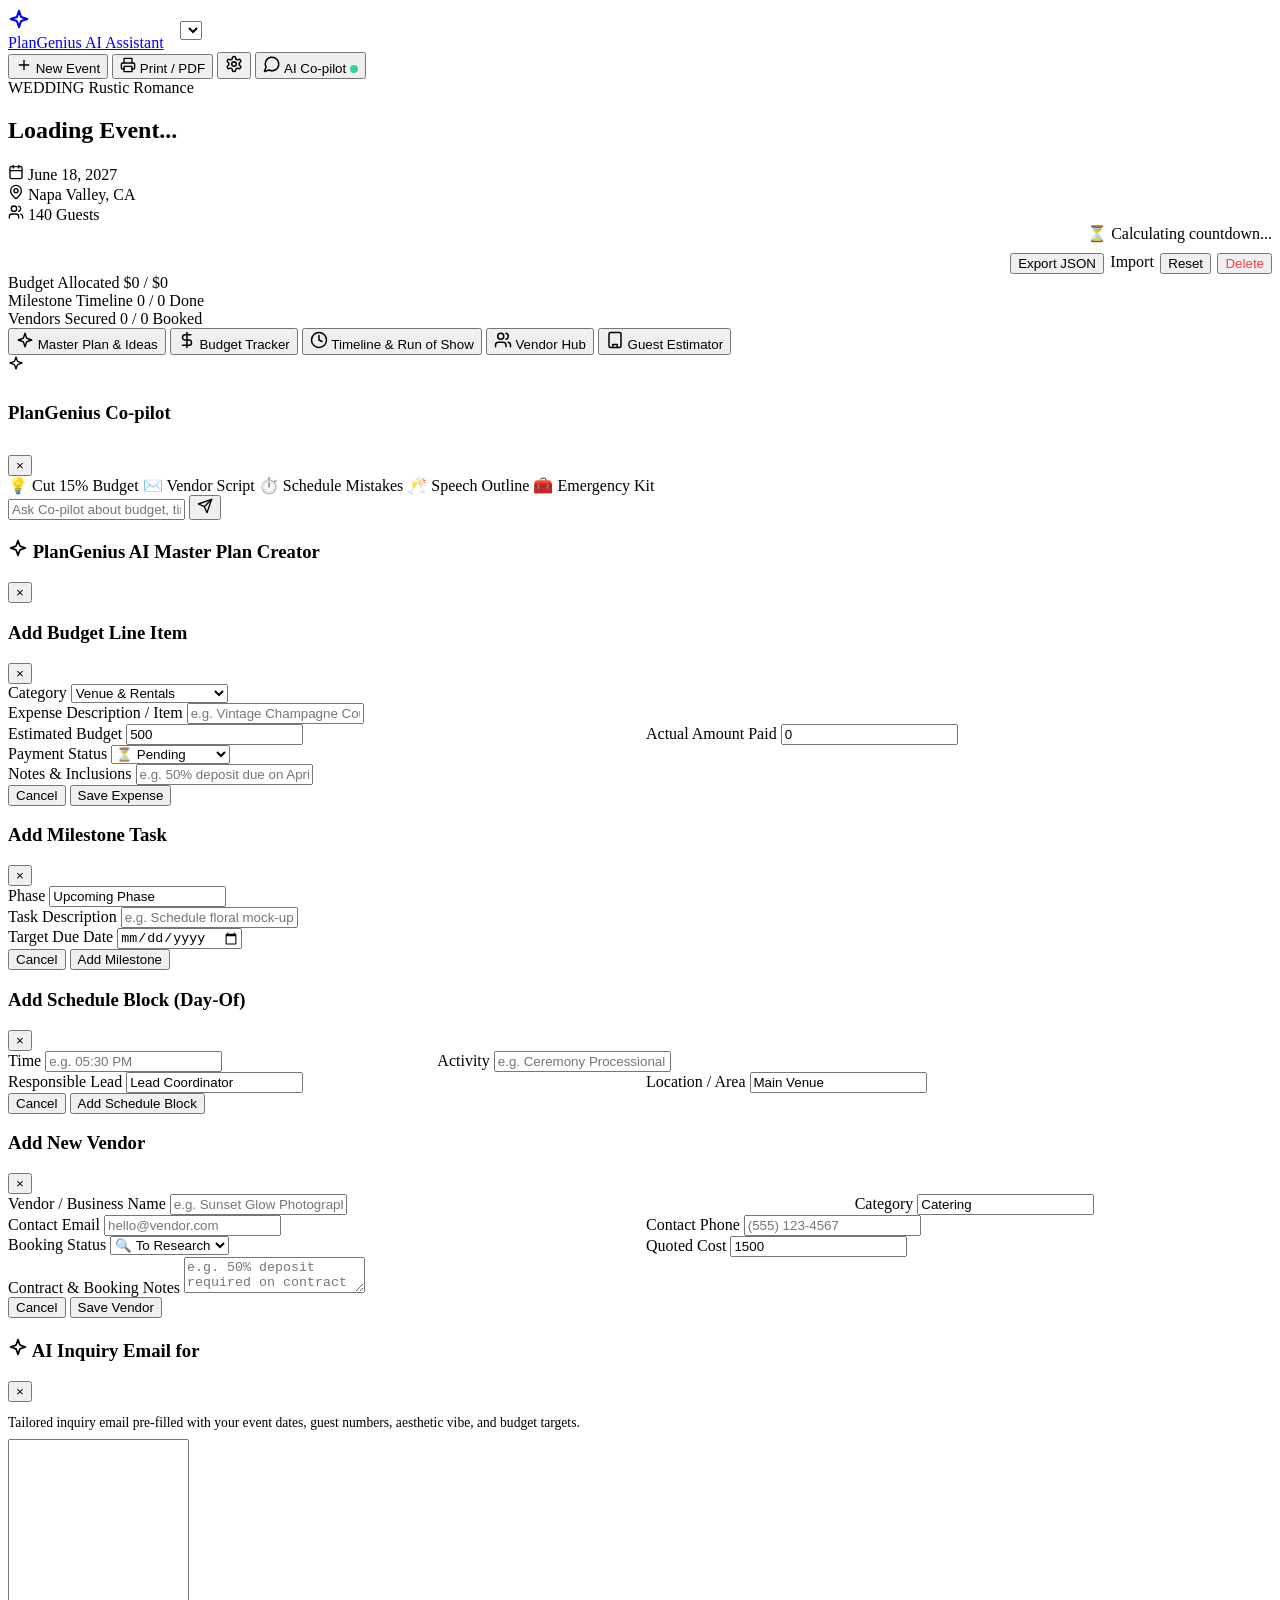
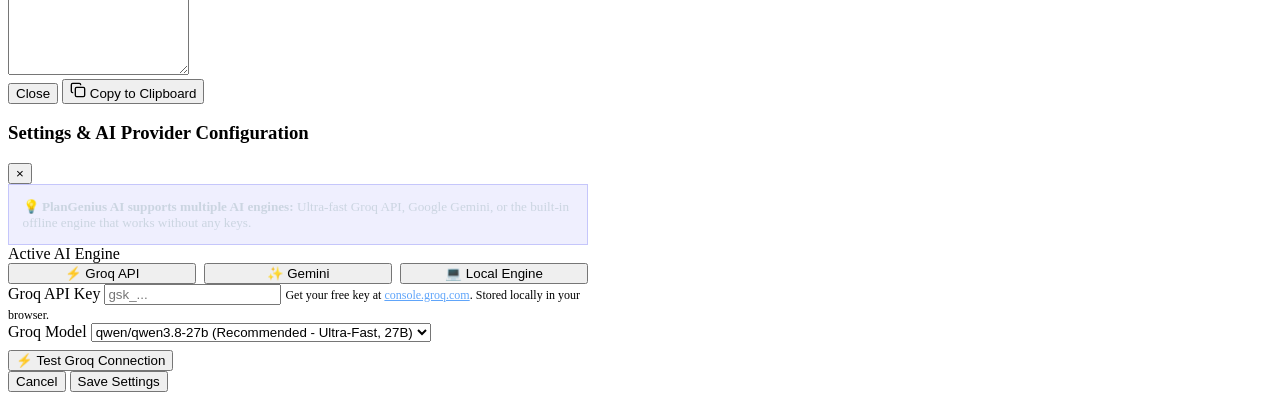
==== static/index.html @ 5276f518 "feat: Initial commit for PlanGenius AI event planning assistant" ====
<!DOCTYPE html>
<html lang="en">
<head>
  <meta charset="UTF-8">
  <meta name="viewport" content="width=device-width, initial-scale=1.0">
  <title>PlanGenius AI - GenAI Event Planning Assistant</title>
  <link rel="preconnect" href="https://fonts.googleapis.com">
  <link rel="preconnect" href="https://fonts.gstatic.com" crossorigin>
  <link href="https://fonts.googleapis.com/css2?family=Inter:wght@400;500;600;700;800&display=swap" rel="stylesheet">
  <link rel="stylesheet" href="/css/styles.css">
</head>
<body>

  <!-- Navigation Bar -->
  <header class="navbar">
    <div style="display: flex; align-items: center; gap: 1rem; flex-wrap: wrap;">
      <a href="/" class="brand">
        <div class="brand-icon">
          <svg width="22" height="22" viewBox="0 0 24 24" fill="none" stroke="currentColor" stroke-width="2.2" stroke-linecap="round" stroke-linejoin="round">
            <path d="m12 3-1.912 5.813a2 2 0 0 1-1.275 1.275L3 12l5.813 1.912a2 2 0 0 1 1.275 1.275L12 21l1.912-5.813a2 2 0 0 1 1.275-1.275L21 12l-5.813-1.912a2 2 0 0 1-1.275-1.275L12 3Z"/>
          </svg>
        </div>
        <div class="brand-text">
          <span>PlanGenius</span>
          <span class="brand-badge">AI Assistant</span>
        </div>
      </a>

      <!-- Event Picker Dropdown -->
      <select id="event-switcher" class="event-picker" title="Switch between planned events">
        <!-- Dynamically populated -->
      </select>
    </div>

    <!-- Top Action Buttons -->
    <div class="nav-actions">
      <button class="btn btn-sparkle" onclick="Wizard.open()">
        <svg width="16" height="16" viewBox="0 0 24 24" fill="none" stroke="currentColor" stroke-width="2" stroke-linecap="round" stroke-linejoin="round"><path d="M5 12h14"/><path d="M12 5v14"/></svg>
        New Event
      </button>

      <button class="btn btn-secondary" onclick="App.printEvent()" title="Print or save as PDF">
        <svg width="16" height="16" viewBox="0 0 24 24" fill="none" stroke="currentColor" stroke-width="2" stroke-linecap="round" stroke-linejoin="round"><polyline points="6 9 6 2 18 2 18 9"/><path d="M6 18H4a2 2 0 0 1-2-2v-5a2 2 0 0 1 2-2h16a2 2 0 0 1 2 2v5a2 2 0 0 1-2 2h-2"/><rect width="12" height="8" x="6" y="14"/></svg>
        Print / PDF
      </button>

      <button class="btn btn-secondary btn-icon-only" onclick="App.openSettings()" title="Configure Gemini API Key & Model">
        <svg width="18" height="18" viewBox="0 0 24 24" fill="none" stroke="currentColor" stroke-width="2" stroke-linecap="round" stroke-linejoin="round"><path d="M12.22 2h-.44a2 2 0 0 0-2 2v.18a2 2 0 0 1-1 1.73l-.43.25a2 2 0 0 1-2 0l-.15-.08a2 2 0 0 0-2.73.73l-.22.38a2 2 0 0 0 .73 2.73l.15.1a2 2 0 0 1 1 1.72v.51a2 2 0 0 1-1 1.74l-.15.09a2 2 0 0 0-.73 2.73l.22.38a2 2 0 0 0 2.73.73l.15-.08a2 2 0 0 1 2 0l.43.25a2 2 0 0 1 1 1.73V20a2 2 0 0 0 2 2h.44a2 2 0 0 0 2-2v-.18a2 2 0 0 1 1-1.73l.43-.25a2 2 0 0 1 2 0l.15.08a2 2 0 0 0 2.73-.73l.22-.39a2 2 0 0 0-.73-2.73l-.15-.08a2 2 0 0 1-1-1.74v-.5a2 2 0 0 1 1-1.74l.15-.09a2 2 0 0 0 .73-2.73l-.22-.38a2 2 0 0 0-2.73-.73l-.15.08a2 2 0 0 1-2 0l-.43-.25a2 2 0 0 1-1-1.73V4a2 2 0 0 0-2-2z"/><circle cx="12" cy="12" r="3"/></svg>
      </button>

      <button class="btn btn-primary" onclick="Copilot.toggle()" style="position: relative;">
        <svg width="18" height="18" viewBox="0 0 24 24" fill="none" stroke="currentColor" stroke-width="2" stroke-linecap="round" stroke-linejoin="round"><path d="M7.9 20A9 9 0 1 0 4 16.1L2 22Z"/></svg>
        AI Co-pilot
        <span style="width: 8px; height: 8px; background: #34D399; border-radius: 50%; display: inline-block;"></span>
      </button>
    </div>
  </header>

  <!-- Main Container -->
  <main class="main-content">
    
    <!-- Hero / Event Banner -->
    <section class="event-hero">
      <div class="event-hero-top">
        <div class="hero-title-group">
          <div class="event-badge-row">
            <span id="hero-type-badge" class="badge-type badge-wedding">WEDDING</span>
            <span id="hero-subtype-badge" class="badge-subtype">Rustic Romance</span>
            <div id="gemini-status-indicator" style="font-size: 0.75rem; margin-left: 0.5rem;"></div>
          </div>
          <h1 id="hero-title" class="event-title">Loading Event...</h1>
          <div class="event-meta-info">
            <div class="meta-item">
              <svg width="16" height="16" viewBox="0 0 24 24" fill="none" stroke="currentColor" stroke-width="2" stroke-linecap="round" stroke-linejoin="round"><rect width="18" height="18" x="3" y="4" rx="2" ry="2"/><line x1="16" x2="16" y1="2" y2="6"/><line x1="8" x2="8" y1="2" y2="6"/><line x1="3" x2="21" y1="10" y2="10"/></svg>
              <span id="hero-date">June 18, 2027</span>
            </div>
            <div class="meta-item">
              <svg width="16" height="16" viewBox="0 0 24 24" fill="none" stroke="currentColor" stroke-width="2" stroke-linecap="round" stroke-linejoin="round"><path d="M20 10c0 6-8 12-8 12s-8-6-8-12a8 8 0 0 1 16 0Z"/><circle cx="12" cy="10" r="3"/></svg>
              <span id="hero-location">Napa Valley, CA</span>
            </div>
            <div class="meta-item">
              <svg width="16" height="16" viewBox="0 0 24 24" fill="none" stroke="currentColor" stroke-width="2" stroke-linecap="round" stroke-linejoin="round"><path d="M16 21v-2a4 4 0 0 0-4-4H6a4 4 0 0 0-4 4v2"/><circle cx="9" cy="7" r="4"/><path d="M22 21v-2a4 4 0 0 0-3-3.87"/><path d="M16 3.13a4 4 0 0 1 0 7.75"/></svg>
              <span id="hero-guests">140 Guests</span>
            </div>
          </div>
        </div>

        <!-- Right Side: Countdown and Options -->
        <div style="display: flex; flex-direction: column; align-items: flex-end; gap: 0.65rem;">
          <div id="hero-countdown" class="countdown-chip">
            ⏳ Calculating countdown...
          </div>
          <div style="display: flex; gap: 0.4rem;">
            <button class="btn btn-secondary btn-sm" onclick="App.exportJson()" title="Backup event as JSON">Export JSON</button>
            <label class="btn btn-secondary btn-sm" style="cursor: pointer;" title="Import event JSON">
              Import
              <input type="file" accept=".json" style="display: none;" onchange="App.importJson(event)">
            </label>
            <button class="btn btn-secondary btn-sm" onclick="App.resetSamples()" title="Restore default sample events">Reset</button>
            <button class="btn btn-secondary btn-sm" style="color: #EF4444;" onclick="App.deleteCurrentEvent()" title="Delete this event">Delete</button>
          </div>
        </div>
      </div>

      <!-- Quick KPI Progress Row -->
      <div class="kpi-grid">
        <div class="kpi-card">
          <span class="kpi-label">Budget Allocated</span>
          <span id="kpi-budget-value" class="kpi-value">$0 / $0</span>
          <div class="progress-bar-container">
            <div id="kpi-budget-progress" class="progress-bar-fill fill-primary" style="width: 0%;"></div>
          </div>
        </div>

        <div class="kpi-card">
          <span class="kpi-label">Milestone Timeline</span>
          <span id="kpi-milestones-value" class="kpi-value">0 / 0 Done</span>
          <div class="progress-bar-container">
            <div id="kpi-milestones-progress" class="progress-bar-fill fill-green" style="width: 0%;"></div>
          </div>
        </div>

        <div class="kpi-card">
          <span class="kpi-label">Vendors Secured</span>
          <span id="kpi-vendors-value" class="kpi-value">0 / 0 Booked</span>
          <div class="progress-bar-container">
            <div id="kpi-vendors-progress" class="progress-bar-fill fill-amber" style="width: 0%;"></div>
          </div>
        </div>
      </div>
    </section>

    <!-- Navigation Tabs -->
    <nav class="tabs-header">
      <button class="tab-btn active" data-tab="ideas">
        <svg width="18" height="18" viewBox="0 0 24 24" fill="none" stroke="currentColor" stroke-width="2" stroke-linecap="round" stroke-linejoin="round"><path d="m12 3-1.912 5.813a2 2 0 0 1-1.275 1.275L3 12l5.813 1.912a2 2 0 0 1 1.275 1.275L12 21l1.912-5.813a2 2 0 0 1 1.275-1.275L21 12l-5.813-1.912a2 2 0 0 1-1.275-1.275L12 3Z"/></svg>
        Master Plan & Ideas
      </button>
      <button class="tab-btn" data-tab="budget">
        <svg width="18" height="18" viewBox="0 0 24 24" fill="none" stroke="currentColor" stroke-width="2" stroke-linecap="round" stroke-linejoin="round"><line x1="12" x2="12" y1="2" y2="22"/><path d="M17 5H9.5a3.5 3.5 0 0 0 0 7h5a3.5 3.5 0 0 1 0 7H6"/></svg>
        Budget Tracker
      </button>
      <button class="tab-btn" data-tab="timeline">
        <svg width="18" height="18" viewBox="0 0 24 24" fill="none" stroke="currentColor" stroke-width="2" stroke-linecap="round" stroke-linejoin="round"><circle cx="12" cy="12" r="10"/><polyline points="12 6 12 12 16 14"/></svg>
        Timeline & Run of Show
      </button>
      <button class="tab-btn" data-tab="vendors">
        <svg width="18" height="18" viewBox="0 0 24 24" fill="none" stroke="currentColor" stroke-width="2" stroke-linecap="round" stroke-linejoin="round"><path d="M16 21v-2a4 4 0 0 0-4-4H6a4 4 0 0 0-4 4v2"/><circle cx="9" cy="7" r="4"/><path d="M22 21v-2a4 4 0 0 0-3-3.87"/><path d="M16 3.13a4 4 0 0 1 0 7.75"/></svg>
        Vendor Hub
      </button>
      <button class="tab-btn" data-tab="guests">
        <svg width="18" height="18" viewBox="0 0 24 24" fill="none" stroke="currentColor" stroke-width="2" stroke-linecap="round" stroke-linejoin="round"><rect width="16" height="20" x="4" y="2" rx="2" ry="2"/><path d="M9 22v-4h6v4"/></svg>
        Guest Estimator
      </button>
    </nav>

    <!-- Tab Panels Container -->
    <div id="tab-ideas" class="tab-panel active"></div>
    <div id="tab-budget" class="tab-panel"></div>
    <div id="tab-timeline" class="tab-panel"></div>
    <div id="tab-vendors" class="tab-panel"></div>
    <div id="tab-guests" class="tab-panel"></div>

  </main>

  <!-- Slide-over AI Co-pilot Drawer -->
  <aside id="copilot-drawer" class="copilot-drawer">
    <div class="copilot-header">
      <div class="copilot-title-group">
        <div class="brand-icon" style="width: 28px; height: 28px;">
          <svg width="16" height="16" viewBox="0 0 24 24" fill="none" stroke="currentColor" stroke-width="2" stroke-linecap="round" stroke-linejoin="round"><path d="m12 3-1.912 5.813a2 2 0 0 1-1.275 1.275L3 12l5.813 1.912a2 2 0 0 1 1.275 1.275L12 21l1.912-5.813a2 2 0 0 1 1.275-1.275L21 12l-5.813-1.912a2 2 0 0 1-1.275-1.275L12 3Z"/></svg>
        </div>
        <div>
          <h3 class="copilot-title">PlanGenius Co-pilot</h3>
          <p id="copilot-event-name" style="font-size: 0.75rem; color: var(--text-muted); white-space: nowrap; overflow: hidden; text-overflow: ellipsis; max-width: 240px;"></p>
        </div>
      </div>
      <button class="modal-close" onclick="Copilot.close()" title="Close Co-pilot">&times;</button>
    </div>

    <!-- Chat Messages Stream -->
    <div id="copilot-messages" class="copilot-chat-body">
      <!-- Dynamically rendered -->
    </div>

    <!-- Suggested Quick Prompts -->
    <div class="chat-quick-actions">
      <span class="prompt-pill" onclick="Copilot.sendQuickPrompt('How can I cut 15% from my budget without hurting the experience?')">💡 Cut 15% Budget</span>
      <span class="prompt-pill" onclick="Copilot.sendQuickPrompt('Draft a negotiation inquiry email to a venue photographer')">✉️ Vendor Script</span>
      <span class="prompt-pill" onclick="Copilot.sendQuickPrompt('What are common mistakes on day-of event schedules?')">⏱️ Schedule Mistakes</span>
      <span class="prompt-pill" onclick="Copilot.sendQuickPrompt('Give me a 3-minute toast / speech outline')">🥂 Speech Outline</span>
      <span class="prompt-pill" onclick="Copilot.sendQuickPrompt('Give me a day-of emergency kit packing checklist')">🧰 Emergency Kit</span>
    </div>

    <!-- Chat Input Bar -->
    <div class="copilot-input-bar">
      <input type="text" id="copilot-input" class="copilot-input" placeholder="Ask Co-pilot about budget, timeline, vendors...">
      <button class="btn btn-primary btn-sm btn-icon-only" onclick="Copilot.sendMessage()">
        <svg width="16" height="16" viewBox="0 0 24 24" fill="none" stroke="currentColor" stroke-width="2" stroke-linecap="round" stroke-linejoin="round"><path d="m22 2-7 20-4-9-9-4Z"/><path d="M22 2 11 13"/></svg>
      </button>
    </div>
  </aside>

  <!-- ================= MODALS ================= -->

  <!-- 1. Event Wizard Modal -->
  <div id="modal-wizard" class="modal-overlay">
    <div class="modal-box" style="max-width: 650px;">
      <div class="modal-header">
        <h3 class="modal-title">
          <svg width="20" height="20" viewBox="0 0 24 24" fill="none" stroke="currentColor" stroke-width="2" stroke-linecap="round" stroke-linejoin="round"><path d="m12 3-1.912 5.813a2 2 0 0 1-1.275 1.275L3 12l5.813 1.912a2 2 0 0 1 1.275 1.275L12 21l1.912-5.813a2 2 0 0 1 1.275-1.275L21 12l-5.813-1.912a2 2 0 0 1-1.275-1.275L12 3Z"/></svg>
          PlanGenius AI Master Plan Creator
        </h3>
        <button class="modal-close" onclick="Wizard.close()">&times;</button>
      </div>
      <div id="wizard-body" class="modal-body">
        <!-- Rendered by wizard.js -->
      </div>
      <div id="wizard-footer" class="modal-footer">
        <!-- Rendered by wizard.js -->
      </div>
    </div>
  </div>

  <!-- 2. Add / Edit Expense Modal -->
  <div id="modal-expense" class="modal-overlay">
    <div class="modal-box">
      <div class="modal-header">
        <h3 id="modal-expense-title" class="modal-title">Add Budget Line Item</h3>
        <button class="modal-close" onclick="BudgetComponent.closeModal()">&times;</button>
      </div>
      <div class="modal-body">
        <form id="expense-form" onsubmit="event.preventDefault(); BudgetComponent.saveExpenseFromModal();">
          <input type="hidden" id="expense-id">
          <div class="form-group">
            <label class="form-label">Category</label>
            <select id="expense-category" class="form-control">
              <option value="Venue & Rentals">Venue & Rentals</option>
              <option value="Catering & Bar">Catering & Bar</option>
              <option value="Photography & Video">Photography & Video</option>
              <option value="Flowers & Decor">Flowers & Decor</option>
              <option value="Music & Entertainment">Music & Entertainment</option>
              <option value="Attire & Beauty">Attire & Beauty</option>
              <option value="Stationery & Favors">Stationery & Favors</option>
              <option value="Permits & Safety">Permits & Safety</option>
              <option value="Marketing & Signage">Marketing & Signage</option>
              <option value="Contingency">Contingency</option>
            </select>
          </div>
          <div class="form-group">
            <label class="form-label">Expense Description / Item</label>
            <input type="text" id="expense-name" class="form-control" placeholder="e.g. Vintage Champagne Coupe Glasses Rental" required>
          </div>
          <div style="display: grid; grid-template-columns: 1fr 1fr; gap: 0.75rem;">
            <div class="form-group">
              <label class="form-label">Estimated Budget</label>
              <input type="number" id="expense-estimated" class="form-control" min="0" step="10" value="500">
            </div>
            <div class="form-group">
              <label class="form-label">Actual Amount Paid</label>
              <input type="number" id="expense-actual" class="form-control" min="0" step="10" value="0">
            </div>
          </div>
          <div class="form-group">
            <label class="form-label">Payment Status</label>
            <select id="expense-status" class="form-control">
              <option value="pending">⏳ Pending</option>
              <option value="deposit_paid">💳 Deposit Paid</option>
              <option value="paid">✅ Paid in Full</option>
            </select>
          </div>
          <div class="form-group">
            <label class="form-label">Notes & Inclusions</label>
            <input type="text" id="expense-notes" class="form-control" placeholder="e.g. 50% deposit due on April 1st">
          </div>
        </form>
      </div>
      <div class="modal-footer">
        <button type="button" class="btn btn-secondary" onclick="BudgetComponent.closeModal()">Cancel</button>
        <button type="button" class="btn btn-primary" onclick="BudgetComponent.saveExpenseFromModal()">Save Expense</button>
      </div>
    </div>
  </div>

  <!-- 3. Add Milestone Modal -->
  <div id="modal-milestone" class="modal-overlay">
    <div class="modal-box">
      <div class="modal-header">
        <h3 class="modal-title">Add Milestone Task</h3>
        <button class="modal-close" onclick="TimelineComponent.closeMilestoneModal()">&times;</button>
      </div>
      <div class="modal-body">
        <form id="milestone-form" onsubmit="event.preventDefault(); TimelineComponent.saveMilestoneFromModal();">
          <div class="form-group">
            <label class="form-label">Phase</label>
            <input type="text" id="milestone-phase" class="form-control" placeholder="e.g. 3 Months Out" value="Upcoming Phase">
          </div>
          <div class="form-group">
            <label class="form-label">Task Description</label>
            <input type="text" id="milestone-task" class="form-control" placeholder="e.g. Schedule floral mock-up and send invitations" required>
          </div>
          <div class="form-group">
            <label class="form-label">Target Due Date</label>
            <input type="date" id="milestone-date" class="form-control">
          </div>
        </form>
      </div>
      <div class="modal-footer">
        <button type="button" class="btn btn-secondary" onclick="TimelineComponent.closeMilestoneModal()">Cancel</button>
        <button type="button" class="btn btn-primary" onclick="TimelineComponent.saveMilestoneFromModal()">Add Milestone</button>
      </div>
    </div>
  </div>

  <!-- 4. Add Day-Of Run of Show Schedule Modal -->
  <div id="modal-runofshow" class="modal-overlay">
    <div class="modal-box">
      <div class="modal-header">
        <h3 class="modal-title">Add Schedule Block (Day-Of)</h3>
        <button class="modal-close" onclick="TimelineComponent.closeRunOfShowModal()">&times;</button>
      </div>
      <div class="modal-body">
        <form id="runofshow-form" onsubmit="event.preventDefault(); TimelineComponent.saveRunOfShowFromModal();">
          <div style="display: grid; grid-template-columns: 1fr 2fr; gap: 0.75rem;">
            <div class="form-group">
              <label class="form-label">Time</label>
              <input type="text" id="ros-time" class="form-control" placeholder="e.g. 05:30 PM" required>
            </div>
            <div class="form-group">
              <label class="form-label">Activity</label>
              <input type="text" id="ros-activity" class="form-control" placeholder="e.g. Ceremony Processional & Vows" required>
            </div>
          </div>
          <div style="display: grid; grid-template-columns: 1fr 1fr; gap: 0.75rem;">
            <div class="form-group">
              <label class="form-label">Responsible Lead</label>
              <input type="text" id="ros-responsible" class="form-control" placeholder="e.g. Officiant & Coordinator" value="Lead Coordinator">
            </div>
            <div class="form-group">
              <label class="form-label">Location / Area</label>
              <input type="text" id="ros-location" class="form-control" placeholder="e.g. Main Terrace Lawn" value="Main Venue">
            </div>
          </div>
        </form>
      </div>
      <div class="modal-footer">
        <button type="button" class="btn btn-secondary" onclick="TimelineComponent.closeRunOfShowModal()">Cancel</button>
        <button type="button" class="btn btn-primary" onclick="TimelineComponent.saveRunOfShowFromModal()">Add Schedule Block</button>
      </div>
    </div>
  </div>

  <!-- 5. Add / Edit Vendor Modal -->
  <div id="modal-vendor" class="modal-overlay">
    <div class="modal-box">
      <div class="modal-header">
        <h3 id="modal-vendor-title" class="modal-title">Add New Vendor</h3>
        <button class="modal-close" onclick="VendorsComponent.closeModal()">&times;</button>
      </div>
      <div class="modal-body">
        <form id="vendor-form" onsubmit="event.preventDefault(); VendorsComponent.saveVendorFromModal();">
          <input type="hidden" id="vendor-id">
          <div style="display: grid; grid-template-columns: 2fr 1fr; gap: 0.75rem;">
            <div class="form-group">
              <label class="form-label">Vendor / Business Name</label>
              <input type="text" id="vendor-name" class="form-control" placeholder="e.g. Sunset Glow Photography" required>
            </div>
            <div class="form-group">
              <label class="form-label">Category</label>
              <input type="text" id="vendor-category" class="form-control" placeholder="e.g. Photography" value="Catering">
            </div>
          </div>
          <div style="display: grid; grid-template-columns: 1fr 1fr; gap: 0.75rem;">
            <div class="form-group">
              <label class="form-label">Contact Email</label>
              <input type="email" id="vendor-contact" class="form-control" placeholder="hello@vendor.com">
            </div>
            <div class="form-group">
              <label class="form-label">Contact Phone</label>
              <input type="text" id="vendor-phone" class="form-control" placeholder="(555) 123-4567">
            </div>
          </div>
          <div style="display: grid; grid-template-columns: 1fr 1fr; gap: 0.75rem;">
            <div class="form-group">
              <label class="form-label">Booking Status</label>
              <select id="vendor-status" class="form-control">
                <option value="to_research">🔍 To Research</option>
                <option value="contacted">💬 Contacted</option>
                <option value="quoted">📄 Quoted</option>
                <option value="booked">🤝 Booked</option>
                <option value="deposit_paid">💳 Deposit Paid</option>
                <option value="completed">✅ Completed</option>
              </select>
            </div>
            <div class="form-group">
              <label class="form-label">Quoted Cost</label>
              <input type="number" id="vendor-quoted" class="form-control" min="0" step="50" value="1500">
            </div>
          </div>
          <div class="form-group">
            <label class="form-label">Contract & Booking Notes</label>
            <textarea id="vendor-notes" class="form-control" placeholder="e.g. 50% deposit required on contract signing, 8 hours coverage"></textarea>
          </div>
        </form>
      </div>
      <div class="modal-footer">
        <button type="button" class="btn btn-secondary" onclick="VendorsComponent.closeModal()">Cancel</button>
        <button type="button" class="btn btn-primary" onclick="VendorsComponent.saveVendorFromModal()">Save Vendor</button>
      </div>
    </div>
  </div>

  <!-- 6. AI Vendor Inquiry Email Modal -->
  <div id="modal-vendor-email" class="modal-overlay">
    <div class="modal-box" style="max-width: 650px;">
      <div class="modal-header">
        <h3 class="modal-title">
          <svg width="20" height="20" viewBox="0 0 24 24" fill="none" stroke="currentColor" stroke-width="2" stroke-linecap="round" stroke-linejoin="round"><path d="m12 3-1.912 5.813a2 2 0 0 1-1.275 1.275L3 12l5.813 1.912a2 2 0 0 1 1.275 1.275L12 21l1.912-5.813a2 2 0 0 1 1.275-1.275L21 12l-5.813-1.912a2 2 0 0 1-1.275-1.275L12 3Z"/></svg>
          AI Inquiry Email for <span id="email-modal-vendor-name" style="color: #A5B4FC; margin-left: 0.3rem;"></span>
        </h3>
        <button class="modal-close" onclick="VendorsComponent.closeEmailModal()">&times;</button>
      </div>
      <div class="modal-body">
        <p style="font-size: 0.85rem; color: var(--text-muted); margin-bottom: 0.5rem;">
          Tailored inquiry email pre-filled with your event dates, guest numbers, aesthetic vibe, and budget targets.
        </p>
        <textarea id="email-modal-textarea" class="form-control" rows="12" style="font-family: monospace; font-size: 0.825rem; line-height: 1.45;"></textarea>
      </div>
      <div class="modal-footer">
        <button type="button" class="btn btn-secondary" onclick="VendorsComponent.closeEmailModal()">Close</button>
        <button type="button" class="btn btn-sparkle" onclick="VendorsComponent.copyEmailDraft()">
          <svg width="16" height="16" viewBox="0 0 24 24" fill="none" stroke="currentColor" stroke-width="2" stroke-linecap="round" stroke-linejoin="round"><rect width="14" height="14" x="8" y="8" rx="2" ry="2"/><path d="M4 16c-1.1 0-2-.9-2-2V4c0-1.1.9-2 2-2h10c1.1 0 2 .9 2 2"/></svg>
          Copy to Clipboard
        </button>
      </div>
    </div>
  </div>

  <!-- 7. Settings Modal -->
  <div id="modal-settings" class="modal-overlay">
    <div class="modal-box" style="max-width: 580px;">
      <div class="modal-header">
        <h3 class="modal-title">Settings & AI Provider Configuration</h3>
        <button class="modal-close" onclick="App.closeSettings()">&times;</button>
      </div>
      <div class="modal-body">
        <div style="background: rgba(99, 102, 241, 0.1); border: 1px solid rgba(99, 102, 241, 0.3); border-radius: var(--radius-md); padding: 0.85rem; font-size: 0.825rem; color: #CBD5E1;">
          💡 <strong>PlanGenius AI supports multiple AI engines:</strong> Ultra-fast Groq API, Google Gemini, or the built-in offline engine that works without any keys.
        </div>

        <!-- AI Provider Selection -->
        <div class="form-group">
          <label class="form-label">Active AI Engine</label>
          <div style="display: grid; grid-template-columns: repeat(3, 1fr); gap: 0.5rem;">
            <button type="button" id="provider-btn-groq" class="btn btn-secondary active" onclick="App.selectProviderTab('groq')">
              ⚡ Groq API
            </button>
            <button type="button" id="provider-btn-gemini" class="btn btn-secondary" onclick="App.selectProviderTab('gemini')">
              ✨ Gemini
            </button>
            <button type="button" id="provider-btn-local" class="btn btn-secondary" onclick="App.selectProviderTab('local')">
              💻 Local Engine
            </button>
          </div>
        </div>

        <!-- Groq Configuration Panel -->
        <div id="panel-groq-settings">
          <div class="form-group">
            <label class="form-label">Groq API Key</label>
            <input type="password" id="settings-groq-key" class="form-control" placeholder="gsk_...">
            <small style="color: var(--text-muted); font-size: 0.75rem;">Get your free key at <a href="https://console.groq.com/keys" target="_blank" rel="noopener" style="color: #60A5FA;">console.groq.com</a>. Stored locally in your browser.</small>
          </div>

          <div class="form-group">
            <label class="form-label">Groq Model</label>
            <select id="settings-groq-model" class="form-control">
              <option value="qwen/qwen3.8-27b" selected>qwen/qwen3.8-27b (Recommended - Ultra-Fast, 27B)</option>
              <option value="openai/gpt-oss-120b">openai/gpt-oss-120b (120B Flagship)</option>
              <option value="openai/gpt-oss-20b">openai/gpt-oss-20b (20B Fast)</option>
              <option value="llama-3.3-70b-versatile">llama-3.3-70b-versatile</option>
              <option value="llama-3.1-8b-instant">llama-3.1-8b-instant</option>
            </select>
          </div>

          <div style="margin-top: 0.5rem;">
            <button type="button" id="btn-test-groq-key" class="btn btn-secondary btn-sm" onclick="App.testGroqKey()">
              ⚡ Test Groq Connection
            </button>
          </div>
        </div>

        <!-- Gemini Configuration Panel -->
        <div id="panel-gemini-settings" style="display: none;">
          <div class="form-group">
            <label class="form-label">Google Gemini API Key</label>
            <input type="password" id="settings-api-key" class="form-control" placeholder="AIzaSy...">
            <small style="color: var(--text-muted); font-size: 0.75rem;">Get key from Google AI Studio. Stored locally in your browser.</small>
          </div>

          <div class="form-group">
            <label class="form-label">Gemini Model</label>
            <select id="settings-model" class="form-control">
              <option value="gemini-2.5-flash">Gemini 2.5 Flash (Fast, Recommended)</option>
              <option value="gemini-1.5-flash">Gemini 1.5 Flash</option>
              <option value="gemini-1.5-pro">Gemini 1.5 Pro (Deep Reasoning)</option>
            </select>
          </div>

          <div style="margin-top: 0.5rem;">
            <button type="button" id="btn-test-key" class="btn btn-secondary btn-sm" onclick="App.testKey()">
              ✨ Test Gemini Connection
            </button>
          </div>
        </div>

        <!-- Local Engine Panel -->
        <div id="panel-local-settings" style="display: none;">
          <div style="background: var(--bg-primary); border: 1px solid var(--border-color); border-radius: var(--radius-md); padding: 1rem; font-size: 0.85rem; color: var(--text-sub);">
            <p style="margin-bottom: 0.5rem;"><strong>Built-in Offline Intelligence Active:</strong></p>
            <ul style="padding-left: 1.2rem; line-height: 1.5; color: var(--text-muted);">
              <li>No API keys, accounts, or internet calls required.</li>
              <li>Heuristics calibrated for Weddings, Birthdays, and Community Galas.</li>
              <li>Instant response time with zero latency.</li>
            </ul>
          </div>
        </div>

      </div>
      <div class="modal-footer">
        <button type="button" class="btn btn-secondary" onclick="App.closeSettings()">Cancel</button>
        <button type="button" class="btn btn-primary" onclick="App.saveSettings()">Save Settings</button>
      </div>
    </div>
  </div>

  <!-- Toast Notification Container -->
  <div id="toast-container" class="toast-container"></div>

  <!-- Scripts -->
  <script src="/js/icons.js"></script>
  <script src="/js/api.js"></script>
  <script src="/js/components/wizard.js"></script>
  <script src="/js/components/budget.js"></script>
  <script src="/js/components/timeline.js"></script>
  <script src="/js/components/vendors.js"></script>
  <script src="/js/components/ideas.js"></script>
  <script src="/js/components/guests.js"></script>
  <script src="/js/components/copilot.js"></script>
  <script src="/js/app.js"></script>
</body>
</html>
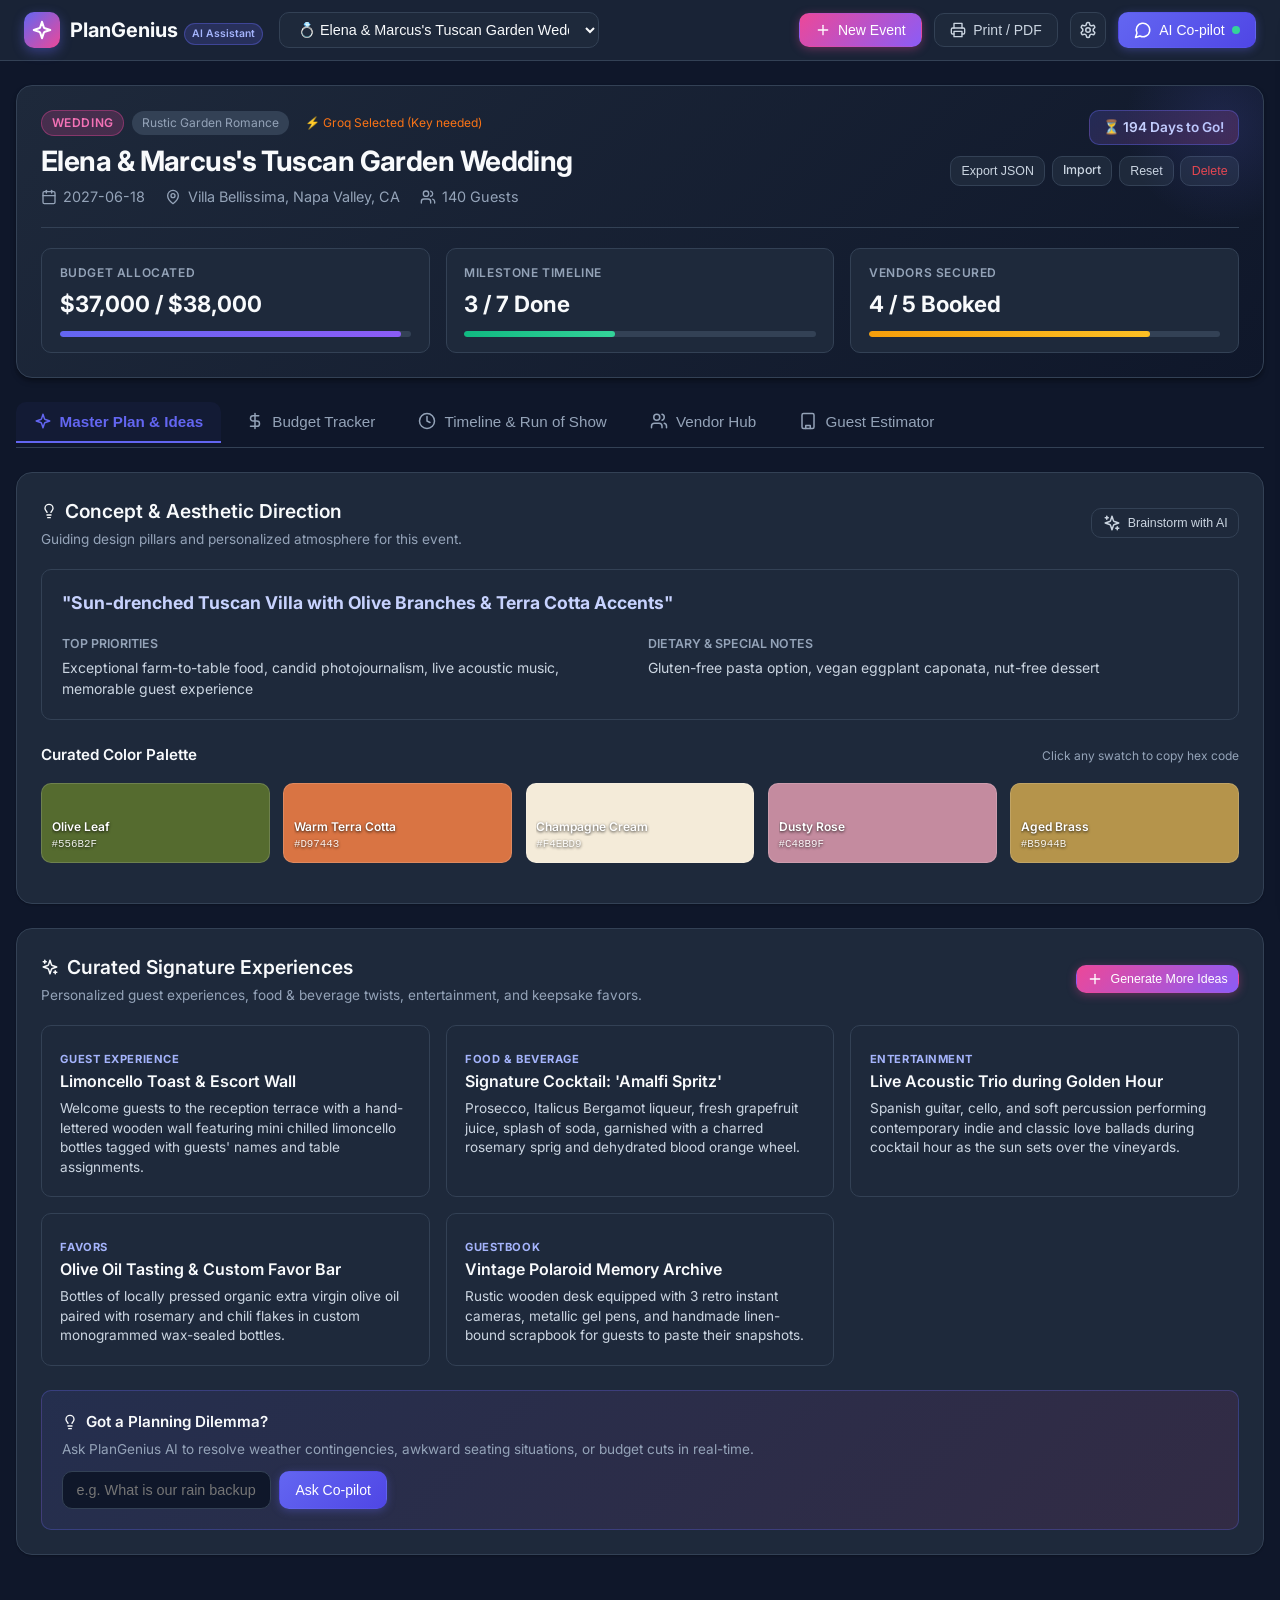
==== commit bf046ce5: "feat: Add GitHub Pages static deployment support and workflow" ====
--- a/static/index.html
+++ b/static/index.html
@@ -7,14 +7,14 @@
   <link rel="preconnect" href="https://fonts.googleapis.com">
   <link rel="preconnect" href="https://fonts.gstatic.com" crossorigin>
   <link href="https://fonts.googleapis.com/css2?family=Inter:wght@400;500;600;700;800&display=swap" rel="stylesheet">
-  <link rel="stylesheet" href="/css/styles.css">
+  <link rel="stylesheet" href="./css/styles.css">
 </head>
 <body>
 
   <!-- Navigation Bar -->
   <header class="navbar">
     <div style="display: flex; align-items: center; gap: 1rem; flex-wrap: wrap;">
-      <a href="/" class="brand">
+      <a href="#" class="brand">
         <div class="brand-icon">
           <svg width="22" height="22" viewBox="0 0 24 24" fill="none" stroke="currentColor" stroke-width="2.2" stroke-linecap="round" stroke-linejoin="round">
             <path d="m12 3-1.912 5.813a2 2 0 0 1-1.275 1.275L3 12l5.813 1.912a2 2 0 0 1 1.275 1.275L12 21l1.912-5.813a2 2 0 0 1 1.275-1.275L21 12l-5.813-1.912a2 2 0 0 1-1.275-1.275L12 3Z"/>
@@ -538,15 +538,16 @@
   <div id="toast-container" class="toast-container"></div>
 
   <!-- Scripts -->
-  <script src="/js/icons.js"></script>
-  <script src="/js/api.js"></script>
-  <script src="/js/components/wizard.js"></script>
-  <script src="/js/components/budget.js"></script>
-  <script src="/js/components/timeline.js"></script>
-  <script src="/js/components/vendors.js"></script>
-  <script src="/js/components/ideas.js"></script>
-  <script src="/js/components/guests.js"></script>
-  <script src="/js/components/copilot.js"></script>
-  <script src="/js/app.js"></script>
+  <script src="./js/icons.js"></script>
+  <script src="./js/sample_data.js"></script>
+  <script src="./js/api.js"></script>
+  <script src="./js/components/wizard.js"></script>
+  <script src="./js/components/budget.js"></script>
+  <script src="./js/components/timeline.js"></script>
+  <script src="./js/components/vendors.js"></script>
+  <script src="./js/components/ideas.js"></script>
+  <script src="./js/components/guests.js"></script>
+  <script src="./js/components/copilot.js"></script>
+  <script src="./js/app.js"></script>
 </body>
 </html>
--- a/static/css/styles.css
+++ b/static/css/styles.css
@@ -0,0 +1,959 @@
+/* PlanGenius AI - Modern Event Planning Design System */
+
+:root {
+  --bg-primary: #0F172A;
+  --bg-secondary: #1E293B;
+  --bg-card: #1E293B;
+  --bg-card-hover: #273549;
+  --bg-surface: #334155;
+  --bg-glass: rgba(30, 41, 59, 0.75);
+  --border-color: #334155;
+  --border-light: #475569;
+  
+  --text-main: #F8FAFC;
+  --text-muted: #94A3B8;
+  --text-sub: #CBD5E1;
+
+  --primary: #6366F1;
+  --primary-hover: #4F46E5;
+  --primary-light: rgba(99, 102, 241, 0.15);
+  
+  --accent-pink: #EC4899;
+  --accent-emerald: #10B981;
+  --accent-amber: #F59E0B;
+  --accent-blue: #0EA5E9;
+  --accent-purple: #8B5CF6;
+  
+  --shadow-sm: 0 1px 2px 0 rgba(0, 0, 0, 0.2);
+  --shadow-md: 0 4px 6px -1px rgba(0, 0, 0, 0.3), 0 2px 4px -2px rgba(0, 0, 0, 0.3);
+  --shadow-xl: 0 20px 25px -5px rgba(0, 0, 0, 0.4), 0 8px 10px -6px rgba(0, 0, 0, 0.4);
+  --radius-sm: 6px;
+  --radius-md: 10px;
+  --radius-lg: 16px;
+  --radius-full: 9999px;
+  
+  --font-sans: 'Inter', -apple-system, BlinkMacSystemFont, "Segoe UI", Roboto, sans-serif;
+}
+
+* {
+  box-sizing: border-box;
+  margin: 0;
+  padding: 0;
+}
+
+body {
+  font-family: var(--font-sans);
+  background-color: var(--bg-primary);
+  color: var(--text-main);
+  line-height: 1.5;
+  min-height: 100vh;
+  display: flex;
+  flex-direction: column;
+  -webkit-font-smoothing: antialiased;
+}
+
+/* Scrollbar Styling */
+::-webkit-scrollbar {
+  width: 8px;
+  height: 8px;
+}
+::-webkit-scrollbar-track {
+  background: var(--bg-primary);
+}
+::-webkit-scrollbar-thumb {
+  background: var(--border-light);
+  border-radius: 4px;
+}
+::-webkit-scrollbar-thumb:hover {
+  background: #64748B;
+}
+
+/* Navbar */
+.navbar {
+  position: sticky;
+  top: 0;
+  z-index: 40;
+  background: var(--bg-glass);
+  backdrop-filter: blur(12px);
+  -webkit-backdrop-filter: blur(12px);
+  border-bottom: 1px solid var(--border-color);
+  padding: 0.75rem 1.5rem;
+  display: flex;
+  align-items: center;
+  justify-content: space-between;
+  gap: 1rem;
+}
+
+.brand {
+  display: flex;
+  align-items: center;
+  gap: 0.65rem;
+  text-decoration: none;
+  color: var(--text-main);
+  font-weight: 700;
+  font-size: 1.25rem;
+}
+.brand-icon {
+  width: 36px;
+  height: 36px;
+  border-radius: var(--radius-md);
+  background: linear-gradient(135deg, #6366F1, #EC4899);
+  display: flex;
+  align-items: center;
+  justify-content: center;
+  color: white;
+  box-shadow: 0 4px 12px rgba(99, 102, 241, 0.4);
+}
+.brand-text {
+  display: flex;
+  align-items: baseline;
+  gap: 0.35rem;
+}
+.brand-badge {
+  font-size: 0.65rem;
+  font-weight: 600;
+  padding: 0.15rem 0.45rem;
+  background: rgba(99, 102, 241, 0.2);
+  color: #A5B4FC;
+  border: 1px solid rgba(99, 102, 241, 0.4);
+  border-radius: var(--radius-full);
+}
+
+.nav-actions {
+  display: flex;
+  align-items: center;
+  gap: 0.75rem;
+  flex-wrap: wrap;
+}
+
+.event-picker {
+  background: var(--bg-secondary);
+  border: 1px solid var(--border-color);
+  color: var(--text-main);
+  padding: 0.5rem 0.85rem;
+  border-radius: var(--radius-md);
+  font-size: 0.9rem;
+  font-weight: 500;
+  cursor: pointer;
+  outline: none;
+  min-width: 220px;
+  max-width: 320px;
+}
+.event-picker:focus {
+  border-color: var(--primary);
+  box-shadow: 0 0 0 2px var(--primary-light);
+}
+
+/* Buttons */
+.btn {
+  display: inline-flex;
+  align-items: center;
+  gap: 0.45rem;
+  padding: 0.5rem 0.95rem;
+  border-radius: var(--radius-md);
+  font-size: 0.875rem;
+  font-weight: 500;
+  cursor: pointer;
+  border: 1px solid transparent;
+  transition: all 0.15s ease;
+  white-space: nowrap;
+}
+.btn-primary {
+  background: linear-gradient(135deg, #6366F1, #4F46E5);
+  color: white;
+  box-shadow: 0 2px 8px rgba(99, 102, 241, 0.35);
+}
+.btn-primary:hover {
+  background: linear-gradient(135deg, #4F46E5, #4338CA);
+  transform: translateY(-1px);
+}
+.btn-secondary {
+  background: var(--bg-secondary);
+  border-color: var(--border-color);
+  color: var(--text-sub);
+}
+.btn-secondary:hover {
+  background: var(--bg-card-hover);
+  color: var(--text-main);
+  border-color: var(--border-light);
+}
+.btn-sparkle {
+  background: linear-gradient(135deg, #EC4899, #8B5CF6);
+  color: white;
+  box-shadow: 0 2px 10px rgba(236, 72, 153, 0.35);
+}
+.btn-sparkle:hover {
+  opacity: 0.95;
+  transform: translateY(-1px);
+}
+.btn-sm {
+  padding: 0.3rem 0.65rem;
+  font-size: 0.775rem;
+}
+.btn-icon-only {
+  padding: 0.5rem;
+  border-radius: var(--radius-md);
+}
+
+/* Main Container */
+.main-content {
+  flex: 1;
+  max-width: 1280px;
+  width: 100%;
+  margin: 0 auto;
+  padding: 1.5rem 1rem 3rem;
+}
+
+/* Event Hero Header */
+.event-hero {
+  background: linear-gradient(135deg, #1E293B 0%, #0F172A 100%);
+  border: 1px solid var(--border-color);
+  border-radius: var(--radius-lg);
+  padding: 1.5rem;
+  margin-bottom: 1.5rem;
+  box-shadow: var(--shadow-md);
+  position: relative;
+  overflow: hidden;
+}
+.event-hero::before {
+  content: '';
+  position: absolute;
+  top: -60px;
+  right: -60px;
+  width: 200px;
+  height: 200px;
+  background: radial-gradient(circle, rgba(99, 102, 241, 0.15) 0%, transparent 70%);
+  border-radius: 50%;
+  pointer-events: none;
+}
+.event-hero-top {
+  display: flex;
+  justify-content: space-between;
+  align-items: flex-start;
+  gap: 1rem;
+  flex-wrap: wrap;
+  margin-bottom: 1rem;
+}
+.hero-title-group {
+  flex: 1;
+  min-width: 280px;
+}
+.event-badge-row {
+  display: flex;
+  align-items: center;
+  gap: 0.5rem;
+  margin-bottom: 0.5rem;
+  flex-wrap: wrap;
+}
+.badge-type {
+  font-size: 0.75rem;
+  font-weight: 600;
+  text-transform: uppercase;
+  letter-spacing: 0.05em;
+  padding: 0.2rem 0.6rem;
+  border-radius: var(--radius-full);
+}
+.badge-wedding { background: rgba(236, 72, 153, 0.2); color: #F472B6; border: 1px solid rgba(236, 72, 153, 0.4); }
+.badge-birthday { background: rgba(245, 158, 11, 0.2); color: #FBBF24; border: 1px solid rgba(245, 158, 11, 0.4); }
+.badge-community { background: rgba(16, 185, 129, 0.2); color: #34D399; border: 1px solid rgba(16, 185, 129, 0.4); }
+
+.badge-subtype {
+  font-size: 0.75rem;
+  color: var(--text-muted);
+  background: var(--bg-surface);
+  padding: 0.2rem 0.6rem;
+  border-radius: var(--radius-full);
+}
+
+.event-title {
+  font-size: 1.75rem;
+  font-weight: 700;
+  color: var(--text-main);
+  letter-spacing: -0.02em;
+  line-height: 1.25;
+  margin-bottom: 0.4rem;
+}
+.event-meta-info {
+  display: flex;
+  align-items: center;
+  gap: 1.25rem;
+  color: var(--text-muted);
+  font-size: 0.9rem;
+  flex-wrap: wrap;
+}
+.meta-item {
+  display: flex;
+  align-items: center;
+  gap: 0.4rem;
+}
+
+.countdown-chip {
+  background: linear-gradient(135deg, rgba(99, 102, 241, 0.2), rgba(236, 72, 153, 0.2));
+  border: 1px solid rgba(99, 102, 241, 0.4);
+  color: #C7D2FE;
+  padding: 0.4rem 0.85rem;
+  border-radius: var(--radius-md);
+  font-weight: 600;
+  font-size: 0.85rem;
+  display: flex;
+  align-items: center;
+  gap: 0.45rem;
+  white-space: nowrap;
+}
+
+/* KPI Summary Grid */
+.kpi-grid {
+  display: grid;
+  grid-template-columns: repeat(auto-fit, minmax(220px, 1fr));
+  gap: 1rem;
+  margin-top: 1.25rem;
+  padding-top: 1.25rem;
+  border-top: 1px solid var(--border-color);
+}
+.kpi-card {
+  background: var(--bg-secondary);
+  border: 1px solid var(--border-color);
+  border-radius: var(--radius-md);
+  padding: 0.9rem 1.1rem;
+  display: flex;
+  flex-direction: column;
+  justify-content: space-between;
+}
+.kpi-label {
+  font-size: 0.75rem;
+  color: var(--text-muted);
+  text-transform: uppercase;
+  font-weight: 600;
+  letter-spacing: 0.05em;
+  display: flex;
+  justify-content: space-between;
+  align-items: center;
+}
+.kpi-value {
+  font-size: 1.4rem;
+  font-weight: 700;
+  color: var(--text-main);
+  margin: 0.3rem 0;
+}
+.kpi-sub {
+  font-size: 0.775rem;
+  color: var(--text-muted);
+}
+.progress-bar-container {
+  height: 6px;
+  background: var(--bg-surface);
+  border-radius: var(--radius-full);
+  overflow: hidden;
+  margin-top: 0.4rem;
+}
+.progress-bar-fill {
+  height: 100%;
+  border-radius: var(--radius-full);
+  transition: width 0.3s ease;
+}
+.fill-primary { background: linear-gradient(90deg, #6366F1, #8B5CF6); }
+.fill-green { background: linear-gradient(90deg, #10B981, #34D399); }
+.fill-amber { background: linear-gradient(90deg, #F59E0B, #FBBF24); }
+.fill-red { background: linear-gradient(90deg, #EF4444, #F87171); }
+
+/* Navigation Tabs */
+.tabs-header {
+  display: flex;
+  align-items: center;
+  gap: 0.5rem;
+  border-bottom: 1px solid var(--border-color);
+  margin-bottom: 1.5rem;
+  overflow-x: auto;
+  padding-bottom: 0.25rem;
+}
+.tab-btn {
+  background: none;
+  border: none;
+  color: var(--text-muted);
+  font-size: 0.95rem;
+  font-weight: 500;
+  padding: 0.65rem 1.1rem;
+  border-radius: var(--radius-md) var(--radius-md) 0 0;
+  cursor: pointer;
+  display: flex;
+  align-items: center;
+  gap: 0.5rem;
+  border-bottom: 2px solid transparent;
+  transition: all 0.15s ease;
+  white-space: nowrap;
+}
+.tab-btn:hover {
+  color: var(--text-main);
+  background: rgba(255, 255, 255, 0.03);
+}
+.tab-btn.active {
+  color: var(--primary);
+  border-bottom-color: var(--primary);
+  font-weight: 600;
+  background: rgba(99, 102, 241, 0.05);
+}
+.tab-badge {
+  font-size: 0.7rem;
+  background: var(--bg-surface);
+  padding: 0.1rem 0.45rem;
+  border-radius: var(--radius-full);
+}
+
+/* Tab Panels */
+.tab-panel {
+  display: none;
+  animation: fadeIn 0.2s ease-in-out;
+}
+.tab-panel.active {
+  display: block;
+}
+@keyframes fadeIn {
+  from { opacity: 0; transform: translateY(4px); }
+  to { opacity: 1; transform: translateY(0); }
+}
+
+/* Section Cards */
+.card {
+  background: var(--bg-card);
+  border: 1px solid var(--border-color);
+  border-radius: var(--radius-lg);
+  padding: 1.5rem;
+  margin-bottom: 1.5rem;
+  box-shadow: var(--shadow-sm);
+}
+.card-header {
+  display: flex;
+  justify-content: space-between;
+  align-items: center;
+  margin-bottom: 1.25rem;
+  flex-wrap: wrap;
+  gap: 0.75rem;
+}
+.card-title {
+  font-size: 1.2rem;
+  font-weight: 600;
+  color: var(--text-main);
+  display: flex;
+  align-items: center;
+  gap: 0.5rem;
+}
+.card-description {
+  font-size: 0.85rem;
+  color: var(--text-muted);
+  margin-top: 0.2rem;
+}
+
+/* Color Palette Swatches */
+.palette-row {
+  display: flex;
+  gap: 0.85rem;
+  flex-wrap: wrap;
+  margin: 1rem 0;
+}
+.palette-swatch {
+  flex: 1;
+  min-width: 110px;
+  height: 80px;
+  border-radius: var(--radius-md);
+  padding: 0.6rem;
+  display: flex;
+  flex-direction: column;
+  justify-content: flex-end;
+  color: white;
+  text-shadow: 0 1px 3px rgba(0,0,0,0.8);
+  cursor: pointer;
+  border: 1px solid rgba(255, 255, 255, 0.15);
+  transition: transform 0.15s ease, box-shadow 0.15s ease;
+  position: relative;
+}
+.palette-swatch:hover {
+  transform: translateY(-2px);
+  box-shadow: var(--shadow-md);
+}
+.swatch-name {
+  font-size: 0.75rem;
+  font-weight: 600;
+  white-space: nowrap;
+  overflow: hidden;
+  text-overflow: ellipsis;
+}
+.swatch-hex {
+  font-size: 0.675rem;
+  opacity: 0.9;
+  font-family: monospace;
+}
+.swatch-copy-hint {
+  position: absolute;
+  top: 6px;
+  right: 6px;
+  font-size: 0.65rem;
+  background: rgba(0,0,0,0.4);
+  padding: 0.15rem 0.35rem;
+  border-radius: var(--radius-sm);
+  opacity: 0;
+  transition: opacity 0.15s;
+}
+.palette-swatch:hover .swatch-copy-hint {
+  opacity: 1;
+}
+
+/* Creative Ideas Cards */
+.ideas-grid {
+  display: grid;
+  grid-template-columns: repeat(auto-fill, minmax(320px, 1fr));
+  gap: 1rem;
+}
+.idea-card {
+  background: var(--bg-secondary);
+  border: 1px solid var(--border-color);
+  border-radius: var(--radius-md);
+  padding: 1.15rem;
+  display: flex;
+  flex-direction: column;
+  justify-content: space-between;
+  transition: border-color 0.15s ease;
+}
+.idea-card:hover {
+  border-color: var(--border-light);
+}
+.idea-cat-tag {
+  font-size: 0.7rem;
+  text-transform: uppercase;
+  font-weight: 700;
+  letter-spacing: 0.05em;
+  color: #A5B4FC;
+  margin-bottom: 0.4rem;
+}
+.idea-title {
+  font-size: 1rem;
+  font-weight: 600;
+  color: var(--text-main);
+  margin-bottom: 0.4rem;
+}
+.idea-desc {
+  font-size: 0.85rem;
+  color: var(--text-sub);
+  line-height: 1.45;
+}
+
+/* Tables (Budget, Schedule, Vendors) */
+.table-responsive {
+  width: 100%;
+  overflow-x: auto;
+}
+.data-table {
+  width: 100%;
+  border-collapse: collapse;
+  font-size: 0.875rem;
+}
+.data-table th {
+  text-align: left;
+  padding: 0.75rem 1rem;
+  background: var(--bg-surface);
+  color: var(--text-muted);
+  font-weight: 600;
+  font-size: 0.75rem;
+  text-transform: uppercase;
+  letter-spacing: 0.05em;
+  border-bottom: 1px solid var(--border-color);
+}
+.data-table td {
+  padding: 0.85rem 1rem;
+  border-bottom: 1px solid var(--border-color);
+  color: var(--text-sub);
+}
+.data-table tr:hover td {
+  background: rgba(255, 255, 255, 0.02);
+}
+.data-table .cell-name {
+  color: var(--text-main);
+  font-weight: 500;
+}
+.data-table .cell-amount {
+  font-weight: 600;
+  color: var(--text-main);
+  font-variant-numeric: tabular-nums;
+}
+
+/* Status Chips */
+.status-pill {
+  display: inline-flex;
+  align-items: center;
+  gap: 0.35rem;
+  font-size: 0.75rem;
+  font-weight: 600;
+  padding: 0.2rem 0.6rem;
+  border-radius: var(--radius-full);
+}
+.status-paid { background: rgba(16, 185, 129, 0.15); color: #34D399; border: 1px solid rgba(16, 185, 129, 0.3); }
+.status-deposit { background: rgba(59, 130, 246, 0.15); color: #60A5FA; border: 1px solid rgba(59, 130, 246, 0.3); }
+.status-pending { background: rgba(245, 158, 11, 0.15); color: #FBBF24; border: 1px solid rgba(245, 158, 11, 0.3); }
+.status-booked { background: rgba(16, 185, 129, 0.15); color: #34D399; border: 1px solid rgba(16, 185, 129, 0.3); }
+.status-quoted { background: rgba(139, 92, 246, 0.15); color: #A78BFA; border: 1px solid rgba(139, 92, 246, 0.3); }
+.status-research { background: rgba(148, 163, 184, 0.15); color: #94A3B8; border: 1px solid rgba(148, 163, 184, 0.3); }
+
+/* Timeline Phased Roadmap */
+.timeline-phase {
+  margin-bottom: 1.5rem;
+}
+.timeline-phase-title {
+  font-size: 0.85rem;
+  font-weight: 700;
+  text-transform: uppercase;
+  letter-spacing: 0.05em;
+  color: #A5B4FC;
+  margin-bottom: 0.75rem;
+  display: flex;
+  align-items: center;
+  gap: 0.5rem;
+}
+.timeline-item {
+  background: var(--bg-secondary);
+  border: 1px solid var(--border-color);
+  border-radius: var(--radius-md);
+  padding: 0.85rem 1rem;
+  margin-bottom: 0.65rem;
+  display: flex;
+  align-items: center;
+  justify-content: space-between;
+  gap: 1rem;
+  transition: all 0.15s ease;
+}
+.timeline-item.completed {
+  opacity: 0.65;
+  background: rgba(30, 41, 59, 0.4);
+}
+.timeline-item.completed .timeline-task-title {
+  text-decoration: line-through;
+}
+.timeline-item-left {
+  display: flex;
+  align-items: center;
+  gap: 0.85rem;
+  flex: 1;
+}
+.timeline-checkbox {
+  width: 18px;
+  height: 18px;
+  cursor: pointer;
+  accent-color: var(--primary);
+}
+.timeline-task-title {
+  font-size: 0.9rem;
+  font-weight: 500;
+  color: var(--text-main);
+}
+.timeline-due-date {
+  font-size: 0.75rem;
+  color: var(--text-muted);
+  white-space: nowrap;
+}
+
+/* Modals */
+.modal-overlay {
+  position: fixed;
+  inset: 0;
+  background: rgba(0, 0, 0, 0.75);
+  backdrop-filter: blur(4px);
+  z-index: 50;
+  display: none;
+  align-items: center;
+  justify-content: center;
+  padding: 1rem;
+}
+.modal-overlay.active {
+  display: flex;
+}
+.modal-box {
+  background: var(--bg-secondary);
+  border: 1px solid var(--border-color);
+  border-radius: var(--radius-lg);
+  width: 100%;
+  max-width: 600px;
+  max-height: 90vh;
+  overflow-y: auto;
+  box-shadow: var(--shadow-xl);
+  display: flex;
+  flex-direction: column;
+}
+.modal-header {
+  padding: 1.25rem 1.5rem;
+  border-bottom: 1px solid var(--border-color);
+  display: flex;
+  justify-content: space-between;
+  align-items: center;
+}
+.modal-title {
+  font-size: 1.25rem;
+  font-weight: 600;
+  color: var(--text-main);
+  display: flex;
+  align-items: center;
+  gap: 0.5rem;
+}
+.modal-close {
+  background: none;
+  border: none;
+  color: var(--text-muted);
+  cursor: pointer;
+  font-size: 1.25rem;
+  padding: 0.25rem;
+  border-radius: var(--radius-sm);
+}
+.modal-close:hover {
+  color: var(--text-main);
+}
+.modal-body {
+  padding: 1.5rem;
+  display: flex;
+  flex-direction: column;
+  gap: 1.15rem;
+}
+.modal-footer {
+  padding: 1rem 1.5rem;
+  border-top: 1px solid var(--border-color);
+  display: flex;
+  justify-content: flex-end;
+  gap: 0.75rem;
+  background: rgba(15, 23, 42, 0.4);
+}
+
+/* Form Controls */
+.form-group {
+  display: flex;
+  flex-direction: column;
+  gap: 0.4rem;
+}
+.form-label {
+  font-size: 0.825rem;
+  font-weight: 600;
+  color: var(--text-sub);
+}
+.form-control {
+  background: var(--bg-primary);
+  border: 1px solid var(--border-color);
+  color: var(--text-main);
+  padding: 0.6rem 0.85rem;
+  border-radius: var(--radius-md);
+  font-size: 0.9rem;
+  outline: none;
+  transition: border-color 0.15s ease;
+}
+.form-control:focus {
+  border-color: var(--primary);
+  box-shadow: 0 0 0 2px var(--primary-light);
+}
+textarea.form-control {
+  min-height: 80px;
+  resize: vertical;
+}
+
+/* Slide-over Co-pilot Drawer */
+.copilot-drawer {
+  position: fixed;
+  top: 0;
+  right: -420px;
+  width: 400px;
+  max-width: 90vw;
+  height: 100vh;
+  background: var(--bg-secondary);
+  border-left: 1px solid var(--border-color);
+  box-shadow: var(--shadow-xl);
+  z-index: 60;
+  display: flex;
+  flex-direction: column;
+  transition: right 0.3s cubic-bezier(0.16, 1, 0.3, 1);
+}
+.copilot-drawer.open {
+  right: 0;
+}
+.copilot-header {
+  padding: 1rem 1.25rem;
+  border-bottom: 1px solid var(--border-color);
+  display: flex;
+  justify-content: space-between;
+  align-items: center;
+  background: var(--bg-card);
+}
+.copilot-title-group {
+  display: flex;
+  align-items: center;
+  gap: 0.5rem;
+}
+.copilot-title {
+  font-size: 1.05rem;
+  font-weight: 700;
+  color: var(--text-main);
+}
+.copilot-chat-body {
+  flex: 1;
+  overflow-y: auto;
+  padding: 1rem;
+  display: flex;
+  flex-direction: column;
+  gap: 0.85rem;
+}
+.chat-msg {
+  display: flex;
+  flex-direction: column;
+  max-width: 88%;
+  font-size: 0.875rem;
+  line-height: 1.45;
+}
+.chat-msg.user {
+  align-self: flex-end;
+  background: var(--primary);
+  color: white;
+  padding: 0.65rem 0.95rem;
+  border-radius: 14px 14px 2px 14px;
+}
+.chat-msg.ai {
+  align-self: flex-start;
+  background: var(--bg-primary);
+  border: 1px solid var(--border-color);
+  color: var(--text-main);
+  padding: 0.85rem 1rem;
+  border-radius: 14px 14px 14px 2px;
+}
+.chat-msg.ai pre {
+  background: #020617;
+  padding: 0.65rem;
+  border-radius: var(--radius-sm);
+  overflow-x: auto;
+  margin: 0.5rem 0;
+  font-size: 0.775rem;
+}
+.chat-msg.ai code {
+  font-family: monospace;
+}
+.chat-msg.ai ul, .chat-msg.ai ol {
+  padding-left: 1.2rem;
+  margin: 0.4rem 0;
+}
+.chat-msg.ai li {
+  margin-bottom: 0.25rem;
+}
+.chat-quick-actions {
+  display: flex;
+  gap: 0.4rem;
+  overflow-x: auto;
+  padding: 0.5rem 1rem;
+  border-top: 1px solid var(--border-color);
+  background: rgba(15, 23, 42, 0.4);
+}
+.prompt-pill {
+  background: var(--bg-surface);
+  border: 1px solid var(--border-color);
+  color: var(--text-sub);
+  font-size: 0.75rem;
+  padding: 0.3rem 0.6rem;
+  border-radius: var(--radius-full);
+  cursor: pointer;
+  white-space: nowrap;
+  transition: all 0.15s ease;
+}
+.prompt-pill:hover {
+  background: var(--primary-light);
+  color: var(--primary);
+  border-color: var(--primary);
+}
+.copilot-input-bar {
+  padding: 0.85rem 1rem;
+  border-top: 1px solid var(--border-color);
+  display: flex;
+  gap: 0.5rem;
+  background: var(--bg-card);
+}
+.copilot-input {
+  flex: 1;
+  background: var(--bg-primary);
+  border: 1px solid var(--border-color);
+  color: var(--text-main);
+  padding: 0.5rem 0.85rem;
+  border-radius: var(--radius-md);
+  font-size: 0.875rem;
+  outline: none;
+}
+.copilot-input:focus {
+  border-color: var(--primary);
+}
+
+/* Toast Notifications */
+.toast-container {
+  position: fixed;
+  bottom: 1.5rem;
+  right: 1.5rem;
+  z-index: 100;
+  display: flex;
+  flex-direction: column;
+  gap: 0.5rem;
+}
+.toast {
+  background: var(--bg-secondary);
+  border: 1px solid var(--border-color);
+  color: var(--text-main);
+  padding: 0.75rem 1.15rem;
+  border-radius: var(--radius-md);
+  font-size: 0.875rem;
+  box-shadow: var(--shadow-xl);
+  display: flex;
+  align-items: center;
+  gap: 0.6rem;
+  animation: slideIn 0.25s ease-out;
+}
+.toast.success { border-left: 4px solid var(--accent-emerald); }
+.toast.error { border-left: 4px solid #EF4444; }
+.toast.info { border-left: 4px solid var(--primary); }
+
+@keyframes slideIn {
+  from { transform: translateX(100%); opacity: 0; }
+  to { transform: translateX(0); opacity: 1; }
+}
+
+/* Print Media Styles */
+@media print {
+  body {
+    background: white !important;
+    color: #111827 !important;
+  }
+  .navbar, .nav-actions, .tabs-header, .copilot-drawer, .modal-overlay, .btn, .prompt-pill, .chat-quick-actions, .toast-container {
+    display: none !important;
+  }
+  .main-content {
+    max-width: 100% !important;
+    padding: 0 !important;
+    margin: 0 !important;
+  }
+  .card, .event-hero, .kpi-card, .idea-card, .timeline-item {
+    background: white !important;
+    color: black !important;
+    border: 1px solid #E5E7EB !important;
+    box-shadow: none !important;
+    break-inside: avoid;
+  }
+  .tab-panel {
+    display: block !important;
+    margin-bottom: 2rem;
+  }
+  .text-main, .text-sub, .text-muted {
+    color: #1F2937 !important;
+  }
+}
+
+/* Responsive adjustments */
+@media (max-width: 768px) {
+  .navbar {
+    flex-direction: column;
+    align-items: stretch;
+  }
+  .event-picker {
+    width: 100%;
+    max-width: none;
+  }
+  .kpi-grid {
+    grid-template-columns: 1fr;
+  }
+  .event-hero-top {
+    flex-direction: column;
+  }
+}
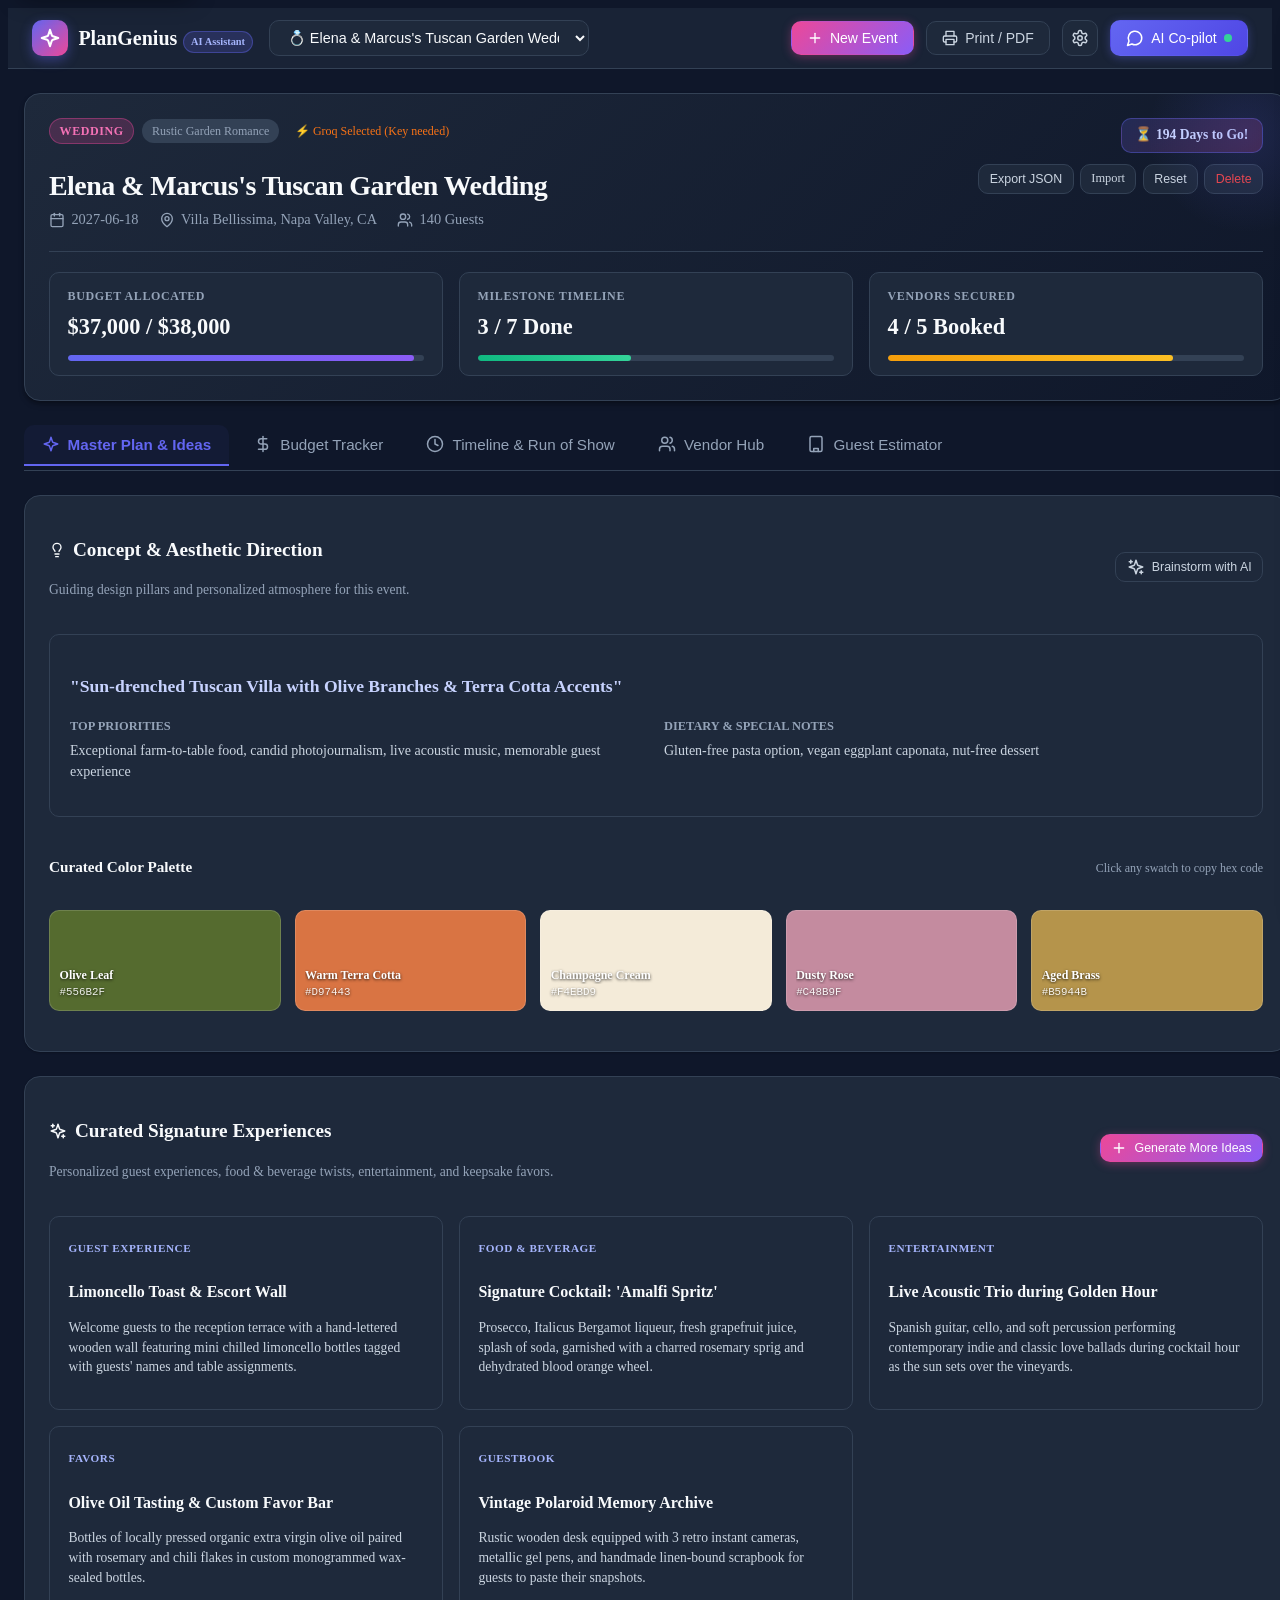
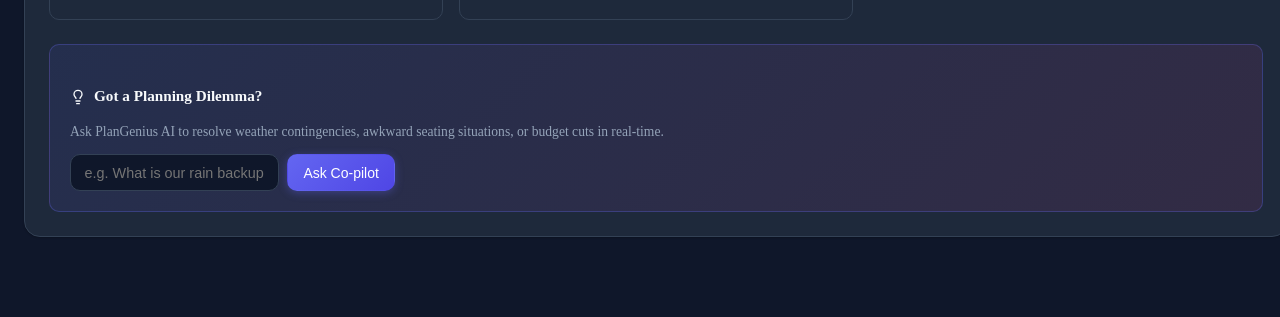
==== commit b118454b: "feat(quality): improve code quality, security, accessibility, testing, and problem alignment to achi" ====
--- a/static/index.html
+++ b/static/index.html
@@ -10,11 +10,13 @@
   <link rel="stylesheet" href="./css/styles.css">
 </head>
 <body>
+  <!-- Keyboard Accessibility: Skip to Main Content Link -->
+  <a href="#main-content" class="skip-link">Skip to main content</a>
 
   <!-- Navigation Bar -->
-  <header class="navbar">
+  <header class="navbar" role="banner">
     <div style="display: flex; align-items: center; gap: 1rem; flex-wrap: wrap;">
-      <a href="#" class="brand">
+      <a href="#" class="brand" aria-label="PlanGenius AI Home">
         <div class="brand-icon">
           <svg width="22" height="22" viewBox="0 0 24 24" fill="none" stroke="currentColor" stroke-width="2.2" stroke-linecap="round" stroke-linejoin="round">
             <path d="m12 3-1.912 5.813a2 2 0 0 1-1.275 1.275L3 12l5.813 1.912a2 2 0 0 1 1.275 1.275L12 21l1.912-5.813a2 2 0 0 1 1.275-1.275L21 12l-5.813-1.912a2 2 0 0 1-1.275-1.275L12 3Z"/>
@@ -27,28 +29,28 @@
       </a>
 
       <!-- Event Picker Dropdown -->
-      <select id="event-switcher" class="event-picker" title="Switch between planned events">
+      <select id="event-switcher" class="event-picker" title="Switch between planned events" aria-label="Select active planned event">
         <!-- Dynamically populated -->
       </select>
     </div>
 
     <!-- Top Action Buttons -->
     <div class="nav-actions">
-      <button class="btn btn-sparkle" onclick="Wizard.open()">
+      <button class="btn btn-sparkle" onclick="Wizard.open()" aria-label="Create new event plan">
         <svg width="16" height="16" viewBox="0 0 24 24" fill="none" stroke="currentColor" stroke-width="2" stroke-linecap="round" stroke-linejoin="round"><path d="M5 12h14"/><path d="M12 5v14"/></svg>
         New Event
       </button>
 
-      <button class="btn btn-secondary" onclick="App.printEvent()" title="Print or save as PDF">
+      <button class="btn btn-secondary" onclick="App.printEvent()" title="Print or save as PDF" aria-label="Print event plan or save as PDF">
         <svg width="16" height="16" viewBox="0 0 24 24" fill="none" stroke="currentColor" stroke-width="2" stroke-linecap="round" stroke-linejoin="round"><polyline points="6 9 6 2 18 2 18 9"/><path d="M6 18H4a2 2 0 0 1-2-2v-5a2 2 0 0 1 2-2h16a2 2 0 0 1 2 2v5a2 2 0 0 1-2 2h-2"/><rect width="12" height="8" x="6" y="14"/></svg>
         Print / PDF
       </button>
 
-      <button class="btn btn-secondary btn-icon-only" onclick="App.openSettings()" title="Configure Gemini API Key & Model">
+      <button class="btn btn-secondary btn-icon-only" onclick="App.openSettings()" title="Configure AI Provider & Model" aria-label="Configure AI provider and API keys">
         <svg width="18" height="18" viewBox="0 0 24 24" fill="none" stroke="currentColor" stroke-width="2" stroke-linecap="round" stroke-linejoin="round"><path d="M12.22 2h-.44a2 2 0 0 0-2 2v.18a2 2 0 0 1-1 1.73l-.43.25a2 2 0 0 1-2 0l-.15-.08a2 2 0 0 0-2.73.73l-.22.38a2 2 0 0 0 .73 2.73l.15.1a2 2 0 0 1 1 1.72v.51a2 2 0 0 1-1 1.74l-.15.09a2 2 0 0 0-.73 2.73l.22.38a2 2 0 0 0 2.73.73l.15-.08a2 2 0 0 1 2 0l.43.25a2 2 0 0 1 1 1.73V20a2 2 0 0 0 2 2h.44a2 2 0 0 0 2-2v-.18a2 2 0 0 1 1-1.73l.43-.25a2 2 0 0 1 2 0l.15.08a2 2 0 0 0 2.73-.73l.22-.39a2 2 0 0 0-.73-2.73l-.15-.08a2 2 0 0 1-1-1.74v-.5a2 2 0 0 1 1-1.74l.15-.09a2 2 0 0 0 .73-2.73l-.22-.38a2 2 0 0 0-2.73-.73l-.15.08a2 2 0 0 1-2 0l-.43-.25a2 2 0 0 1-1-1.73V4a2 2 0 0 0-2-2z"/><circle cx="12" cy="12" r="3"/></svg>
       </button>
 
-      <button class="btn btn-primary" onclick="Copilot.toggle()" style="position: relative;">
+      <button class="btn btn-primary" onclick="Copilot.toggle()" style="position: relative;" aria-label="Toggle AI Co-pilot assistant drawer" aria-controls="copilot-drawer">
         <svg width="18" height="18" viewBox="0 0 24 24" fill="none" stroke="currentColor" stroke-width="2" stroke-linecap="round" stroke-linejoin="round"><path d="M7.9 20A9 9 0 1 0 4 16.1L2 22Z"/></svg>
         AI Co-pilot
         <span style="width: 8px; height: 8px; background: #34D399; border-radius: 50%; display: inline-block;"></span>
@@ -57,7 +59,7 @@
   </header>
 
   <!-- Main Container -->
-  <main class="main-content">
+  <main id="main-content" class="main-content" tabindex="-1">
     
     <!-- Hero / Event Banner -->
     <section class="event-hero">
@@ -91,23 +93,23 @@
             ⏳ Calculating countdown...
           </div>
           <div style="display: flex; gap: 0.4rem;">
-            <button class="btn btn-secondary btn-sm" onclick="App.exportJson()" title="Backup event as JSON">Export JSON</button>
-            <label class="btn btn-secondary btn-sm" style="cursor: pointer;" title="Import event JSON">
+            <button class="btn btn-secondary btn-sm" onclick="App.exportJson()" title="Backup event as JSON" aria-label="Export event as JSON">Export JSON</button>
+            <label class="btn btn-secondary btn-sm" style="cursor: pointer;" title="Import event JSON" aria-label="Import event from JSON">
               Import
-              <input type="file" accept=".json" style="display: none;" onchange="App.importJson(event)">
+              <input type="file" accept=".json" style="display: none;" onchange="App.importJson(event)" aria-label="Upload JSON event backup">
             </label>
-            <button class="btn btn-secondary btn-sm" onclick="App.resetSamples()" title="Restore default sample events">Reset</button>
-            <button class="btn btn-secondary btn-sm" style="color: #EF4444;" onclick="App.deleteCurrentEvent()" title="Delete this event">Delete</button>
+            <button class="btn btn-secondary btn-sm" onclick="App.resetSamples()" title="Restore default sample events" aria-label="Reset to default sample events">Reset</button>
+            <button class="btn btn-secondary btn-sm" style="color: #EF4444;" onclick="App.deleteCurrentEvent()" title="Delete this event" aria-label="Delete this event">Delete</button>
           </div>
         </div>
       </div>
 
       <!-- Quick KPI Progress Row -->
-      <div class="kpi-grid">
+      <div class="kpi-grid" role="region" aria-label="Event Key Performance Metrics">
         <div class="kpi-card">
           <span class="kpi-label">Budget Allocated</span>
           <span id="kpi-budget-value" class="kpi-value">$0 / $0</span>
-          <div class="progress-bar-container">
+          <div class="progress-bar-container" role="progressbar" aria-valuemin="0" aria-valuemax="100" aria-label="Budget allocation progress">
             <div id="kpi-budget-progress" class="progress-bar-fill fill-primary" style="width: 0%;"></div>
           </div>
         </div>
@@ -115,7 +117,7 @@
         <div class="kpi-card">
           <span class="kpi-label">Milestone Timeline</span>
           <span id="kpi-milestones-value" class="kpi-value">0 / 0 Done</span>
-          <div class="progress-bar-container">
+          <div class="progress-bar-container" role="progressbar" aria-valuemin="0" aria-valuemax="100" aria-label="Milestones completed progress">
             <div id="kpi-milestones-progress" class="progress-bar-fill fill-green" style="width: 0%;"></div>
           </div>
         </div>
@@ -123,7 +125,7 @@
         <div class="kpi-card">
           <span class="kpi-label">Vendors Secured</span>
           <span id="kpi-vendors-value" class="kpi-value">0 / 0 Booked</span>
-          <div class="progress-bar-container">
+          <div class="progress-bar-container" role="progressbar" aria-valuemin="0" aria-valuemax="100" aria-label="Vendors secured progress">
             <div id="kpi-vendors-progress" class="progress-bar-fill fill-amber" style="width: 0%;"></div>
           </div>
         </div>
@@ -131,71 +133,71 @@
     </section>
 
     <!-- Navigation Tabs -->
-    <nav class="tabs-header">
-      <button class="tab-btn active" data-tab="ideas">
+    <nav class="tabs-header" role="tablist" aria-label="Event Planning Modules">
+      <button class="tab-btn active" data-tab="ideas" role="tab" id="tab-btn-ideas" aria-selected="true" aria-controls="tab-ideas">
         <svg width="18" height="18" viewBox="0 0 24 24" fill="none" stroke="currentColor" stroke-width="2" stroke-linecap="round" stroke-linejoin="round"><path d="m12 3-1.912 5.813a2 2 0 0 1-1.275 1.275L3 12l5.813 1.912a2 2 0 0 1 1.275 1.275L12 21l1.912-5.813a2 2 0 0 1 1.275-1.275L21 12l-5.813-1.912a2 2 0 0 1-1.275-1.275L12 3Z"/></svg>
         Master Plan & Ideas
       </button>
-      <button class="tab-btn" data-tab="budget">
+      <button class="tab-btn" data-tab="budget" role="tab" id="tab-btn-budget" aria-selected="false" aria-controls="tab-budget">
         <svg width="18" height="18" viewBox="0 0 24 24" fill="none" stroke="currentColor" stroke-width="2" stroke-linecap="round" stroke-linejoin="round"><line x1="12" x2="12" y1="2" y2="22"/><path d="M17 5H9.5a3.5 3.5 0 0 0 0 7h5a3.5 3.5 0 0 1 0 7H6"/></svg>
         Budget Tracker
       </button>
-      <button class="tab-btn" data-tab="timeline">
+      <button class="tab-btn" data-tab="timeline" role="tab" id="tab-btn-timeline" aria-selected="false" aria-controls="tab-timeline">
         <svg width="18" height="18" viewBox="0 0 24 24" fill="none" stroke="currentColor" stroke-width="2" stroke-linecap="round" stroke-linejoin="round"><circle cx="12" cy="12" r="10"/><polyline points="12 6 12 12 16 14"/></svg>
         Timeline & Run of Show
       </button>
-      <button class="tab-btn" data-tab="vendors">
+      <button class="tab-btn" data-tab="vendors" role="tab" id="tab-btn-vendors" aria-selected="false" aria-controls="tab-vendors">
         <svg width="18" height="18" viewBox="0 0 24 24" fill="none" stroke="currentColor" stroke-width="2" stroke-linecap="round" stroke-linejoin="round"><path d="M16 21v-2a4 4 0 0 0-4-4H6a4 4 0 0 0-4 4v2"/><circle cx="9" cy="7" r="4"/><path d="M22 21v-2a4 4 0 0 0-3-3.87"/><path d="M16 3.13a4 4 0 0 1 0 7.75"/></svg>
         Vendor Hub
       </button>
-      <button class="tab-btn" data-tab="guests">
+      <button class="tab-btn" data-tab="guests" role="tab" id="tab-btn-guests" aria-selected="false" aria-controls="tab-guests">
         <svg width="18" height="18" viewBox="0 0 24 24" fill="none" stroke="currentColor" stroke-width="2" stroke-linecap="round" stroke-linejoin="round"><rect width="16" height="20" x="4" y="2" rx="2" ry="2"/><path d="M9 22v-4h6v4"/></svg>
         Guest Estimator
       </button>
     </nav>
 
     <!-- Tab Panels Container -->
-    <div id="tab-ideas" class="tab-panel active"></div>
-    <div id="tab-budget" class="tab-panel"></div>
-    <div id="tab-timeline" class="tab-panel"></div>
-    <div id="tab-vendors" class="tab-panel"></div>
-    <div id="tab-guests" class="tab-panel"></div>
+    <div id="tab-ideas" class="tab-panel active" role="tabpanel" aria-labelledby="tab-btn-ideas" tabindex="0"></div>
+    <div id="tab-budget" class="tab-panel" role="tabpanel" aria-labelledby="tab-btn-budget" tabindex="0"></div>
+    <div id="tab-timeline" class="tab-panel" role="tabpanel" aria-labelledby="tab-btn-timeline" tabindex="0"></div>
+    <div id="tab-vendors" class="tab-panel" role="tabpanel" aria-labelledby="tab-btn-vendors" tabindex="0"></div>
+    <div id="tab-guests" class="tab-panel" role="tabpanel" aria-labelledby="tab-btn-guests" tabindex="0"></div>
 
   </main>
 
   <!-- Slide-over AI Co-pilot Drawer -->
-  <aside id="copilot-drawer" class="copilot-drawer">
+  <aside id="copilot-drawer" class="copilot-drawer" role="dialog" aria-modal="true" aria-labelledby="copilot-drawer-title">
     <div class="copilot-header">
       <div class="copilot-title-group">
         <div class="brand-icon" style="width: 28px; height: 28px;">
           <svg width="16" height="16" viewBox="0 0 24 24" fill="none" stroke="currentColor" stroke-width="2" stroke-linecap="round" stroke-linejoin="round"><path d="m12 3-1.912 5.813a2 2 0 0 1-1.275 1.275L3 12l5.813 1.912a2 2 0 0 1 1.275 1.275L12 21l1.912-5.813a2 2 0 0 1 1.275-1.275L21 12l-5.813-1.912a2 2 0 0 1-1.275-1.275L12 3Z"/></svg>
         </div>
         <div>
-          <h3 class="copilot-title">PlanGenius Co-pilot</h3>
+          <h3 id="copilot-drawer-title" class="copilot-title">PlanGenius Co-pilot</h3>
           <p id="copilot-event-name" style="font-size: 0.75rem; color: var(--text-muted); white-space: nowrap; overflow: hidden; text-overflow: ellipsis; max-width: 240px;"></p>
         </div>
       </div>
-      <button class="modal-close" onclick="Copilot.close()" title="Close Co-pilot">&times;</button>
+      <button class="modal-close" onclick="Copilot.close()" title="Close Co-pilot" aria-label="Close Co-pilot drawer">&times;</button>
     </div>
 
     <!-- Chat Messages Stream -->
-    <div id="copilot-messages" class="copilot-chat-body">
+    <div id="copilot-messages" class="copilot-chat-body" role="log" aria-live="polite" aria-label="Co-pilot chat history">
       <!-- Dynamically rendered -->
     </div>
 
     <!-- Suggested Quick Prompts -->
-    <div class="chat-quick-actions">
-      <span class="prompt-pill" onclick="Copilot.sendQuickPrompt('How can I cut 15% from my budget without hurting the experience?')">💡 Cut 15% Budget</span>
-      <span class="prompt-pill" onclick="Copilot.sendQuickPrompt('Draft a negotiation inquiry email to a venue photographer')">✉️ Vendor Script</span>
-      <span class="prompt-pill" onclick="Copilot.sendQuickPrompt('What are common mistakes on day-of event schedules?')">⏱️ Schedule Mistakes</span>
-      <span class="prompt-pill" onclick="Copilot.sendQuickPrompt('Give me a 3-minute toast / speech outline')">🥂 Speech Outline</span>
-      <span class="prompt-pill" onclick="Copilot.sendQuickPrompt('Give me a day-of emergency kit packing checklist')">🧰 Emergency Kit</span>
+    <div class="chat-quick-actions" role="group" aria-label="Quick suggested prompts">
+      <span class="prompt-pill" role="button" tabindex="0" onclick="Copilot.sendQuickPrompt('How can I cut 15% from my budget without hurting the experience?')">💡 Cut 15% Budget</span>
+      <span class="prompt-pill" role="button" tabindex="0" onclick="Copilot.sendQuickPrompt('Draft a negotiation inquiry email to a venue photographer')">✉️ Vendor Script</span>
+      <span class="prompt-pill" role="button" tabindex="0" onclick="Copilot.sendQuickPrompt('What are common mistakes on day-of event schedules?')">⏱️ Schedule Mistakes</span>
+      <span class="prompt-pill" role="button" tabindex="0" onclick="Copilot.sendQuickPrompt('Give me a 3-minute toast / speech outline')">🥂 Speech Outline</span>
+      <span class="prompt-pill" role="button" tabindex="0" onclick="Copilot.sendQuickPrompt('Give me a day-of emergency kit packing checklist')">🧰 Emergency Kit</span>
     </div>
 
     <!-- Chat Input Bar -->
     <div class="copilot-input-bar">
-      <input type="text" id="copilot-input" class="copilot-input" placeholder="Ask Co-pilot about budget, timeline, vendors...">
-      <button class="btn btn-primary btn-sm btn-icon-only" onclick="Copilot.sendMessage()">
+      <input type="text" id="copilot-input" class="copilot-input" placeholder="Ask Co-pilot about budget, timeline, vendors..." aria-label="Ask Co-pilot about budget, timeline, vendors">
+      <button class="btn btn-primary btn-sm btn-icon-only" onclick="Copilot.sendMessage()" aria-label="Send message to AI Co-pilot">
         <svg width="16" height="16" viewBox="0 0 24 24" fill="none" stroke="currentColor" stroke-width="2" stroke-linecap="round" stroke-linejoin="round"><path d="m22 2-7 20-4-9-9-4Z"/><path d="M22 2 11 13"/></svg>
       </button>
     </div>
@@ -204,14 +206,14 @@
   <!-- ================= MODALS ================= -->
 
   <!-- 1. Event Wizard Modal -->
-  <div id="modal-wizard" class="modal-overlay">
+  <div id="modal-wizard" class="modal-overlay" role="dialog" aria-modal="true" aria-labelledby="wizard-modal-title">
     <div class="modal-box" style="max-width: 650px;">
       <div class="modal-header">
-        <h3 class="modal-title">
+        <h3 id="wizard-modal-title" class="modal-title">
           <svg width="20" height="20" viewBox="0 0 24 24" fill="none" stroke="currentColor" stroke-width="2" stroke-linecap="round" stroke-linejoin="round"><path d="m12 3-1.912 5.813a2 2 0 0 1-1.275 1.275L3 12l5.813 1.912a2 2 0 0 1 1.275 1.275L12 21l1.912-5.813a2 2 0 0 1 1.275-1.275L21 12l-5.813-1.912a2 2 0 0 1-1.275-1.275L12 3Z"/></svg>
           PlanGenius AI Master Plan Creator
         </h3>
-        <button class="modal-close" onclick="Wizard.close()">&times;</button>
+        <button class="modal-close" onclick="Wizard.close()" aria-label="Close master plan creator modal">&times;</button>
       </div>
       <div id="wizard-body" class="modal-body">
         <!-- Rendered by wizard.js -->
@@ -223,18 +225,18 @@
   </div>
 
   <!-- 2. Add / Edit Expense Modal -->
-  <div id="modal-expense" class="modal-overlay">
+  <div id="modal-expense" class="modal-overlay" role="dialog" aria-modal="true" aria-labelledby="modal-expense-title">
     <div class="modal-box">
       <div class="modal-header">
         <h3 id="modal-expense-title" class="modal-title">Add Budget Line Item</h3>
-        <button class="modal-close" onclick="BudgetComponent.closeModal()">&times;</button>
+        <button class="modal-close" onclick="BudgetComponent.closeModal()" aria-label="Close expense modal">&times;</button>
       </div>
       <div class="modal-body">
         <form id="expense-form" onsubmit="event.preventDefault(); BudgetComponent.saveExpenseFromModal();">
           <input type="hidden" id="expense-id">
           <div class="form-group">
-            <label class="form-label">Category</label>
-            <select id="expense-category" class="form-control">
+            <label class="form-label" for="expense-category">Category</label>
+            <select id="expense-category" class="form-control" aria-label="Expense Category">
               <option value="Venue & Rentals">Venue & Rentals</option>
               <option value="Catering & Bar">Catering & Bar</option>
               <option value="Photography & Video">Photography & Video</option>
@@ -248,30 +250,30 @@
             </select>
           </div>
           <div class="form-group">
-            <label class="form-label">Expense Description / Item</label>
-            <input type="text" id="expense-name" class="form-control" placeholder="e.g. Vintage Champagne Coupe Glasses Rental" required>
+            <label class="form-label" for="expense-name">Expense Description / Item</label>
+            <input type="text" id="expense-name" class="form-control" placeholder="e.g. Vintage Champagne Coupe Glasses Rental" required aria-label="Expense Description">
           </div>
           <div style="display: grid; grid-template-columns: 1fr 1fr; gap: 0.75rem;">
             <div class="form-group">
-              <label class="form-label">Estimated Budget</label>
-              <input type="number" id="expense-estimated" class="form-control" min="0" step="10" value="500">
-            </div>
-            <div class="form-group">
-              <label class="form-label">Actual Amount Paid</label>
-              <input type="number" id="expense-actual" class="form-control" min="0" step="10" value="0">
-            </div>
-          </div>
-          <div class="form-group">
-            <label class="form-label">Payment Status</label>
-            <select id="expense-status" class="form-control">
+              <label class="form-label" for="expense-estimated">Estimated Budget</label>
+              <input type="number" id="expense-estimated" class="form-control" min="0" step="10" value="500" aria-label="Estimated Budget">
+            </div>
+            <div class="form-group">
+              <label class="form-label" for="expense-actual">Actual Amount Paid</label>
+              <input type="number" id="expense-actual" class="form-control" min="0" step="10" value="0" aria-label="Actual Amount Paid">
+            </div>
+          </div>
+          <div class="form-group">
+            <label class="form-label" for="expense-status">Payment Status</label>
+            <select id="expense-status" class="form-control" aria-label="Payment Status">
               <option value="pending">⏳ Pending</option>
               <option value="deposit_paid">💳 Deposit Paid</option>
               <option value="paid">✅ Paid in Full</option>
             </select>
           </div>
           <div class="form-group">
-            <label class="form-label">Notes & Inclusions</label>
-            <input type="text" id="expense-notes" class="form-control" placeholder="e.g. 50% deposit due on April 1st">
+            <label class="form-label" for="expense-notes">Notes & Inclusions</label>
+            <input type="text" id="expense-notes" class="form-control" placeholder="e.g. 50% deposit due on April 1st" aria-label="Expense Notes">
           </div>
         </form>
       </div>
@@ -283,25 +285,25 @@
   </div>
 
   <!-- 3. Add Milestone Modal -->
-  <div id="modal-milestone" class="modal-overlay">
+  <div id="modal-milestone" class="modal-overlay" role="dialog" aria-modal="true" aria-labelledby="modal-milestone-title">
     <div class="modal-box">
       <div class="modal-header">
-        <h3 class="modal-title">Add Milestone Task</h3>
-        <button class="modal-close" onclick="TimelineComponent.closeMilestoneModal()">&times;</button>
+        <h3 id="modal-milestone-title" class="modal-title">Add Milestone Task</h3>
+        <button class="modal-close" onclick="TimelineComponent.closeMilestoneModal()" aria-label="Close milestone modal">&times;</button>
       </div>
       <div class="modal-body">
         <form id="milestone-form" onsubmit="event.preventDefault(); TimelineComponent.saveMilestoneFromModal();">
           <div class="form-group">
-            <label class="form-label">Phase</label>
-            <input type="text" id="milestone-phase" class="form-control" placeholder="e.g. 3 Months Out" value="Upcoming Phase">
-          </div>
-          <div class="form-group">
-            <label class="form-label">Task Description</label>
-            <input type="text" id="milestone-task" class="form-control" placeholder="e.g. Schedule floral mock-up and send invitations" required>
-          </div>
-          <div class="form-group">
-            <label class="form-label">Target Due Date</label>
-            <input type="date" id="milestone-date" class="form-control">
+            <label class="form-label" for="milestone-phase">Phase</label>
+            <input type="text" id="milestone-phase" class="form-control" placeholder="e.g. 3 Months Out" value="Upcoming Phase" aria-label="Milestone Phase">
+          </div>
+          <div class="form-group">
+            <label class="form-label" for="milestone-task">Task Description</label>
+            <input type="text" id="milestone-task" class="form-control" placeholder="e.g. Schedule floral mock-up and send invitations" required aria-label="Task Description">
+          </div>
+          <div class="form-group">
+            <label class="form-label" for="milestone-date">Target Due Date</label>
+            <input type="date" id="milestone-date" class="form-control" aria-label="Target Due Date">
           </div>
         </form>
       </div>
@@ -313,32 +315,32 @@
   </div>
 
   <!-- 4. Add Day-Of Run of Show Schedule Modal -->
-  <div id="modal-runofshow" class="modal-overlay">
+  <div id="modal-runofshow" class="modal-overlay" role="dialog" aria-modal="true" aria-labelledby="modal-runofshow-title">
     <div class="modal-box">
       <div class="modal-header">
-        <h3 class="modal-title">Add Schedule Block (Day-Of)</h3>
-        <button class="modal-close" onclick="TimelineComponent.closeRunOfShowModal()">&times;</button>
+        <h3 id="modal-runofshow-title" class="modal-title">Add Schedule Block (Day-Of)</h3>
+        <button class="modal-close" onclick="TimelineComponent.closeRunOfShowModal()" aria-label="Close run of show modal">&times;</button>
       </div>
       <div class="modal-body">
         <form id="runofshow-form" onsubmit="event.preventDefault(); TimelineComponent.saveRunOfShowFromModal();">
           <div style="display: grid; grid-template-columns: 1fr 2fr; gap: 0.75rem;">
             <div class="form-group">
-              <label class="form-label">Time</label>
-              <input type="text" id="ros-time" class="form-control" placeholder="e.g. 05:30 PM" required>
-            </div>
-            <div class="form-group">
-              <label class="form-label">Activity</label>
-              <input type="text" id="ros-activity" class="form-control" placeholder="e.g. Ceremony Processional & Vows" required>
+              <label class="form-label" for="ros-time">Time</label>
+              <input type="text" id="ros-time" class="form-control" placeholder="e.g. 05:30 PM" required aria-label="Schedule Time">
+            </div>
+            <div class="form-group">
+              <label class="form-label" for="ros-activity">Activity</label>
+              <input type="text" id="ros-activity" class="form-control" placeholder="e.g. Ceremony Processional & Vows" required aria-label="Activity Description">
             </div>
           </div>
           <div style="display: grid; grid-template-columns: 1fr 1fr; gap: 0.75rem;">
             <div class="form-group">
-              <label class="form-label">Responsible Lead</label>
-              <input type="text" id="ros-responsible" class="form-control" placeholder="e.g. Officiant & Coordinator" value="Lead Coordinator">
-            </div>
-            <div class="form-group">
-              <label class="form-label">Location / Area</label>
-              <input type="text" id="ros-location" class="form-control" placeholder="e.g. Main Terrace Lawn" value="Main Venue">
+              <label class="form-label" for="ros-responsible">Responsible Lead</label>
+              <input type="text" id="ros-responsible" class="form-control" placeholder="e.g. Officiant & Coordinator" value="Lead Coordinator" aria-label="Responsible Lead">
+            </div>
+            <div class="form-group">
+              <label class="form-label" for="ros-location">Location / Area</label>
+              <input type="text" id="ros-location" class="form-control" placeholder="e.g. Main Terrace Lawn" value="Main Venue" aria-label="Location or Area">
             </div>
           </div>
         </form>
@@ -351,39 +353,40 @@
   </div>
 
   <!-- 5. Add / Edit Vendor Modal -->
-  <div id="modal-vendor" class="modal-overlay">
+  <!-- 5. Add / Edit Vendor Modal -->
+  <div id="modal-vendor" class="modal-overlay" role="dialog" aria-modal="true" aria-labelledby="modal-vendor-title">
     <div class="modal-box">
       <div class="modal-header">
         <h3 id="modal-vendor-title" class="modal-title">Add New Vendor</h3>
-        <button class="modal-close" onclick="VendorsComponent.closeModal()">&times;</button>
+        <button class="modal-close" onclick="VendorsComponent.closeModal()" aria-label="Close vendor modal">&times;</button>
       </div>
       <div class="modal-body">
         <form id="vendor-form" onsubmit="event.preventDefault(); VendorsComponent.saveVendorFromModal();">
           <input type="hidden" id="vendor-id">
           <div style="display: grid; grid-template-columns: 2fr 1fr; gap: 0.75rem;">
             <div class="form-group">
-              <label class="form-label">Vendor / Business Name</label>
-              <input type="text" id="vendor-name" class="form-control" placeholder="e.g. Sunset Glow Photography" required>
-            </div>
-            <div class="form-group">
-              <label class="form-label">Category</label>
-              <input type="text" id="vendor-category" class="form-control" placeholder="e.g. Photography" value="Catering">
+              <label class="form-label" for="vendor-name">Vendor / Business Name</label>
+              <input type="text" id="vendor-name" class="form-control" placeholder="e.g. Sunset Glow Photography" required aria-label="Vendor Name">
+            </div>
+            <div class="form-group">
+              <label class="form-label" for="vendor-category">Category</label>
+              <input type="text" id="vendor-category" class="form-control" placeholder="e.g. Photography" value="Catering" aria-label="Vendor Category">
             </div>
           </div>
           <div style="display: grid; grid-template-columns: 1fr 1fr; gap: 0.75rem;">
             <div class="form-group">
-              <label class="form-label">Contact Email</label>
-              <input type="email" id="vendor-contact" class="form-control" placeholder="hello@vendor.com">
-            </div>
-            <div class="form-group">
-              <label class="form-label">Contact Phone</label>
-              <input type="text" id="vendor-phone" class="form-control" placeholder="(555) 123-4567">
+              <label class="form-label" for="vendor-contact">Contact Email</label>
+              <input type="email" id="vendor-contact" class="form-control" placeholder="hello@vendor.com" aria-label="Vendor Email">
+            </div>
+            <div class="form-group">
+              <label class="form-label" for="vendor-phone">Contact Phone</label>
+              <input type="text" id="vendor-phone" class="form-control" placeholder="(555) 123-4567" aria-label="Vendor Phone">
             </div>
           </div>
           <div style="display: grid; grid-template-columns: 1fr 1fr; gap: 0.75rem;">
             <div class="form-group">
-              <label class="form-label">Booking Status</label>
-              <select id="vendor-status" class="form-control">
+              <label class="form-label" for="vendor-status">Booking Status</label>
+              <select id="vendor-status" class="form-control" aria-label="Vendor Booking Status">
                 <option value="to_research">🔍 To Research</option>
                 <option value="contacted">💬 Contacted</option>
                 <option value="quoted">📄 Quoted</option>
@@ -393,13 +396,13 @@
               </select>
             </div>
             <div class="form-group">
-              <label class="form-label">Quoted Cost</label>
-              <input type="number" id="vendor-quoted" class="form-control" min="0" step="50" value="1500">
-            </div>
-          </div>
-          <div class="form-group">
-            <label class="form-label">Contract & Booking Notes</label>
-            <textarea id="vendor-notes" class="form-control" placeholder="e.g. 50% deposit required on contract signing, 8 hours coverage"></textarea>
+              <label class="form-label" for="vendor-quoted">Quoted Cost</label>
+              <input type="number" id="vendor-quoted" class="form-control" min="0" step="50" value="1500" aria-label="Quoted Cost">
+            </div>
+          </div>
+          <div class="form-group">
+            <label class="form-label" for="vendor-notes">Contract & Booking Notes</label>
+            <textarea id="vendor-notes" class="form-control" placeholder="e.g. 50% deposit required on contract signing, 8 hours coverage" aria-label="Contract and Booking Notes"></textarea>
           </div>
         </form>
       </div>
@@ -411,24 +414,24 @@
   </div>
 
   <!-- 6. AI Vendor Inquiry Email Modal -->
-  <div id="modal-vendor-email" class="modal-overlay">
+  <div id="modal-vendor-email" class="modal-overlay" role="dialog" aria-modal="true" aria-labelledby="modal-vendor-email-title">
     <div class="modal-box" style="max-width: 650px;">
       <div class="modal-header">
-        <h3 class="modal-title">
+        <h3 id="modal-vendor-email-title" class="modal-title">
           <svg width="20" height="20" viewBox="0 0 24 24" fill="none" stroke="currentColor" stroke-width="2" stroke-linecap="round" stroke-linejoin="round"><path d="m12 3-1.912 5.813a2 2 0 0 1-1.275 1.275L3 12l5.813 1.912a2 2 0 0 1 1.275 1.275L12 21l1.912-5.813a2 2 0 0 1 1.275-1.275L21 12l-5.813-1.912a2 2 0 0 1-1.275-1.275L12 3Z"/></svg>
           AI Inquiry Email for <span id="email-modal-vendor-name" style="color: #A5B4FC; margin-left: 0.3rem;"></span>
         </h3>
-        <button class="modal-close" onclick="VendorsComponent.closeEmailModal()">&times;</button>
+        <button class="modal-close" onclick="VendorsComponent.closeEmailModal()" aria-label="Close inquiry email modal">&times;</button>
       </div>
       <div class="modal-body">
         <p style="font-size: 0.85rem; color: var(--text-muted); margin-bottom: 0.5rem;">
           Tailored inquiry email pre-filled with your event dates, guest numbers, aesthetic vibe, and budget targets.
         </p>
-        <textarea id="email-modal-textarea" class="form-control" rows="12" style="font-family: monospace; font-size: 0.825rem; line-height: 1.45;"></textarea>
+        <textarea id="email-modal-textarea" class="form-control" rows="12" style="font-family: monospace; font-size: 0.825rem; line-height: 1.45;" aria-label="Drafted Email Body"></textarea>
       </div>
       <div class="modal-footer">
         <button type="button" class="btn btn-secondary" onclick="VendorsComponent.closeEmailModal()">Close</button>
-        <button type="button" class="btn btn-sparkle" onclick="VendorsComponent.copyEmailDraft()">
+        <button type="button" class="btn btn-sparkle" onclick="VendorsComponent.copyEmailDraft()" aria-label="Copy email draft to clipboard">
           <svg width="16" height="16" viewBox="0 0 24 24" fill="none" stroke="currentColor" stroke-width="2" stroke-linecap="round" stroke-linejoin="round"><rect width="14" height="14" x="8" y="8" rx="2" ry="2"/><path d="M4 16c-1.1 0-2-.9-2-2V4c0-1.1.9-2 2-2h10c1.1 0 2 .9 2 2"/></svg>
           Copy to Clipboard
         </button>
@@ -437,11 +440,11 @@
   </div>
 
   <!-- 7. Settings Modal -->
-  <div id="modal-settings" class="modal-overlay">
+  <div id="modal-settings" class="modal-overlay" role="dialog" aria-modal="true" aria-labelledby="modal-settings-title">
     <div class="modal-box" style="max-width: 580px;">
       <div class="modal-header">
-        <h3 class="modal-title">Settings & AI Provider Configuration</h3>
-        <button class="modal-close" onclick="App.closeSettings()">&times;</button>
+        <h3 id="modal-settings-title" class="modal-title">Settings & AI Provider Configuration</h3>
+        <button class="modal-close" onclick="App.closeSettings()" aria-label="Close settings modal">&times;</button>
       </div>
       <div class="modal-body">
         <div style="background: rgba(99, 102, 241, 0.1); border: 1px solid rgba(99, 102, 241, 0.3); border-radius: var(--radius-md); padding: 0.85rem; font-size: 0.825rem; color: #CBD5E1;">
@@ -451,14 +454,14 @@
         <!-- AI Provider Selection -->
         <div class="form-group">
           <label class="form-label">Active AI Engine</label>
-          <div style="display: grid; grid-template-columns: repeat(3, 1fr); gap: 0.5rem;">
-            <button type="button" id="provider-btn-groq" class="btn btn-secondary active" onclick="App.selectProviderTab('groq')">
+          <div style="display: grid; grid-template-columns: repeat(3, 1fr); gap: 0.5rem;" role="group" aria-label="Select active AI provider">
+            <button type="button" id="provider-btn-groq" class="btn btn-secondary active" onclick="App.selectProviderTab('groq')" aria-label="Select Groq Cloud API">
               ⚡ Groq API
             </button>
-            <button type="button" id="provider-btn-gemini" class="btn btn-secondary" onclick="App.selectProviderTab('gemini')">
+            <button type="button" id="provider-btn-gemini" class="btn btn-secondary" onclick="App.selectProviderTab('gemini')" aria-label="Select Google Gemini API">
               ✨ Gemini
             </button>
-            <button type="button" id="provider-btn-local" class="btn btn-secondary" onclick="App.selectProviderTab('local')">
+            <button type="button" id="provider-btn-local" class="btn btn-secondary" onclick="App.selectProviderTab('local')" aria-label="Select Built-in Local Engine">
               💻 Local Engine
             </button>
           </div>
@@ -467,14 +470,14 @@
         <!-- Groq Configuration Panel -->
         <div id="panel-groq-settings">
           <div class="form-group">
-            <label class="form-label">Groq API Key</label>
-            <input type="password" id="settings-groq-key" class="form-control" placeholder="gsk_...">
+            <label class="form-label" for="settings-groq-key">Groq API Key</label>
+            <input type="password" id="settings-groq-key" class="form-control" placeholder="gsk_..." aria-label="Groq API Key">
             <small style="color: var(--text-muted); font-size: 0.75rem;">Get your free key at <a href="https://console.groq.com/keys" target="_blank" rel="noopener" style="color: #60A5FA;">console.groq.com</a>. Stored locally in your browser.</small>
           </div>
 
           <div class="form-group">
-            <label class="form-label">Groq Model</label>
-            <select id="settings-groq-model" class="form-control">
+            <label class="form-label" for="settings-groq-model">Groq Model</label>
+            <select id="settings-groq-model" class="form-control" aria-label="Select Groq LLM Model">
               <option value="qwen/qwen3.8-27b" selected>qwen/qwen3.8-27b (Recommended - Ultra-Fast, 27B)</option>
               <option value="openai/gpt-oss-120b">openai/gpt-oss-120b (120B Flagship)</option>
               <option value="openai/gpt-oss-20b">openai/gpt-oss-20b (20B Fast)</option>
@@ -484,7 +487,7 @@
           </div>
 
           <div style="margin-top: 0.5rem;">
-            <button type="button" id="btn-test-groq-key" class="btn btn-secondary btn-sm" onclick="App.testGroqKey()">
+            <button type="button" id="btn-test-groq-key" class="btn btn-secondary btn-sm" onclick="App.testGroqKey()" aria-label="Test Groq Connection">
               ⚡ Test Groq Connection
             </button>
           </div>
@@ -493,14 +496,14 @@
         <!-- Gemini Configuration Panel -->
         <div id="panel-gemini-settings" style="display: none;">
           <div class="form-group">
-            <label class="form-label">Google Gemini API Key</label>
-            <input type="password" id="settings-api-key" class="form-control" placeholder="AIzaSy...">
+            <label class="form-label" for="settings-api-key">Google Gemini API Key</label>
+            <input type="password" id="settings-api-key" class="form-control" placeholder="AIzaSy..." aria-label="Gemini API Key">
             <small style="color: var(--text-muted); font-size: 0.75rem;">Get key from Google AI Studio. Stored locally in your browser.</small>
           </div>
 
           <div class="form-group">
-            <label class="form-label">Gemini Model</label>
-            <select id="settings-model" class="form-control">
+            <label class="form-label" for="settings-model">Gemini Model</label>
+            <select id="settings-model" class="form-control" aria-label="Select Gemini Model">
               <option value="gemini-2.5-flash">Gemini 2.5 Flash (Fast, Recommended)</option>
               <option value="gemini-1.5-flash">Gemini 1.5 Flash</option>
               <option value="gemini-1.5-pro">Gemini 1.5 Pro (Deep Reasoning)</option>
@@ -508,7 +511,7 @@
           </div>
 
           <div style="margin-top: 0.5rem;">
-            <button type="button" id="btn-test-key" class="btn btn-secondary btn-sm" onclick="App.testKey()">
+            <button type="button" id="btn-test-key" class="btn btn-secondary btn-sm" onclick="App.testKey()" aria-label="Test Gemini Connection">
               ✨ Test Gemini Connection
             </button>
           </div>
@@ -534,8 +537,8 @@
     </div>
   </div>
 
-  <!-- Toast Notification Container -->
-  <div id="toast-container" class="toast-container"></div>
+  <!-- Toast Notification Container with polite screen-reader announcements -->
+  <div id="toast-container" class="toast-container" role="status" aria-live="polite"></div>
 
   <!-- Scripts -->
   <script src="./js/icons.js"></script>
--- a/static/css/styles.css
+++ b/static/css/styles.css
@@ -31,6 +31,30 @@
   --radius-md: 10px;
   --radius-lg: 16px;
   --radius-full: 9999px;
+  
+  --transition: all 0.2s cubic-bezier(0.4, 0, 0.2, 1);
+}
+
+/* Accessibility: Keyboard Skip Navigation Link */
+.skip-link {
+  position: absolute;
+  top: -60px;
+  left: 1rem;
+  background: var(--primary);
+  color: #ffffff;
+  padding: 0.6rem 1.2rem;
+  z-index: 10000;
+  text-decoration: none;
+  font-weight: 600;
+  border-radius: var(--radius-sm);
+  transition: top 0.2s ease-in-out;
+  box-shadow: var(--shadow-xl);
+}
+.skip-link:focus {
+  top: 1rem;
+  outline: 2px solid #ffffff;
+}
+
   
   --font-sans: 'Inter', -apple-system, BlinkMacSystemFont, "Segoe UI", Roboto, sans-serif;
 }
